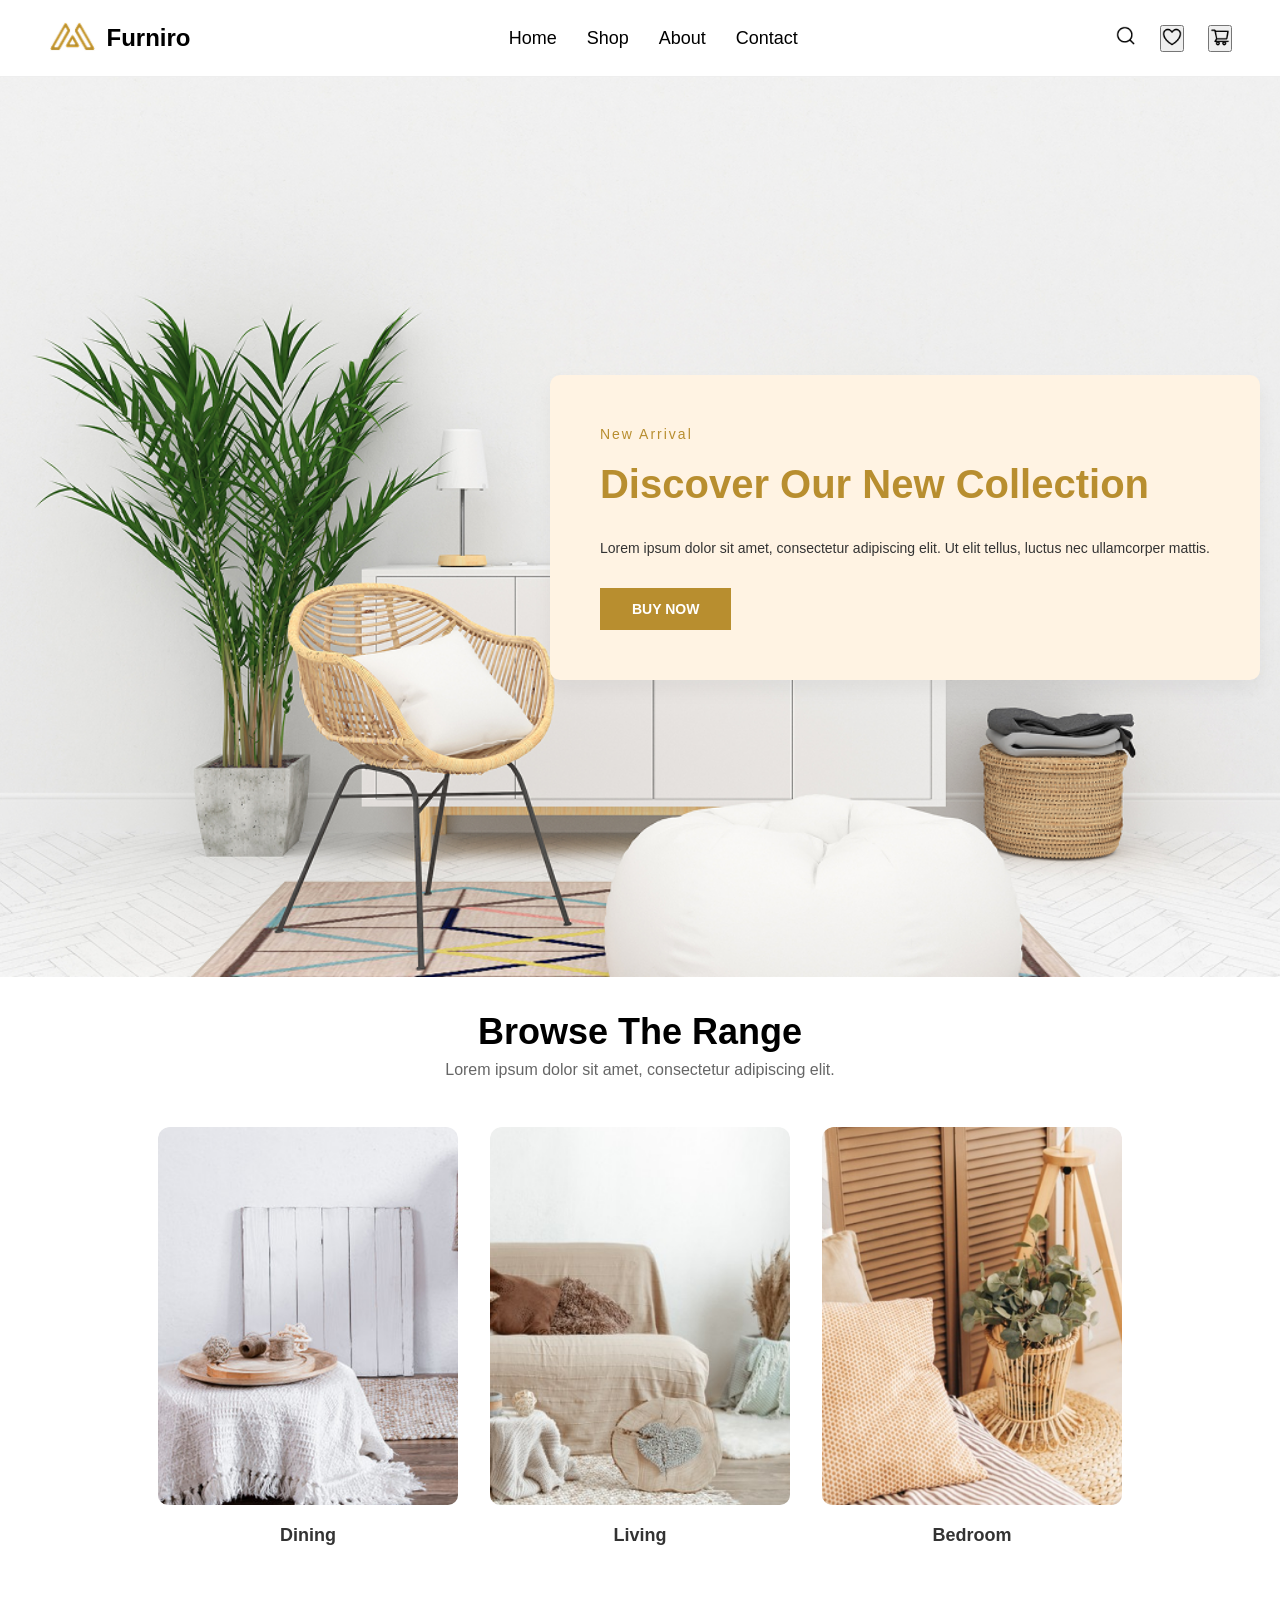
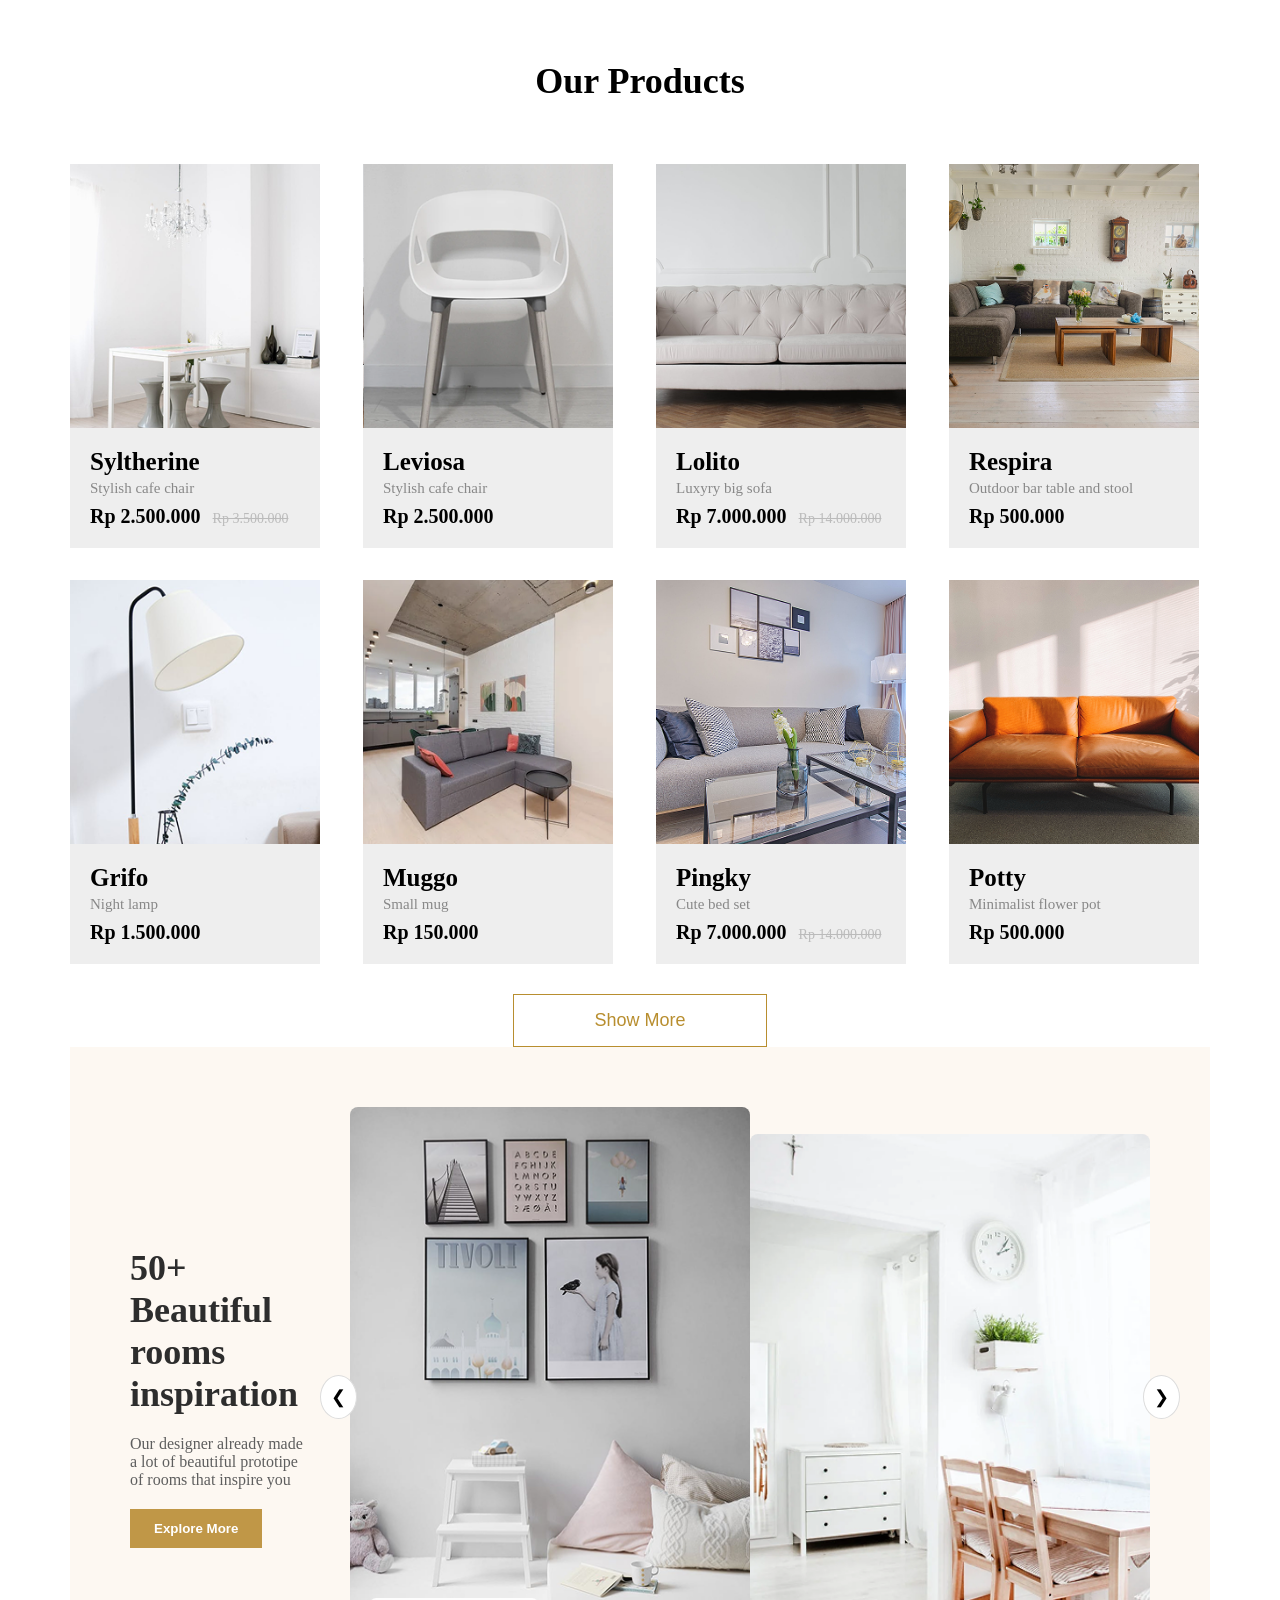
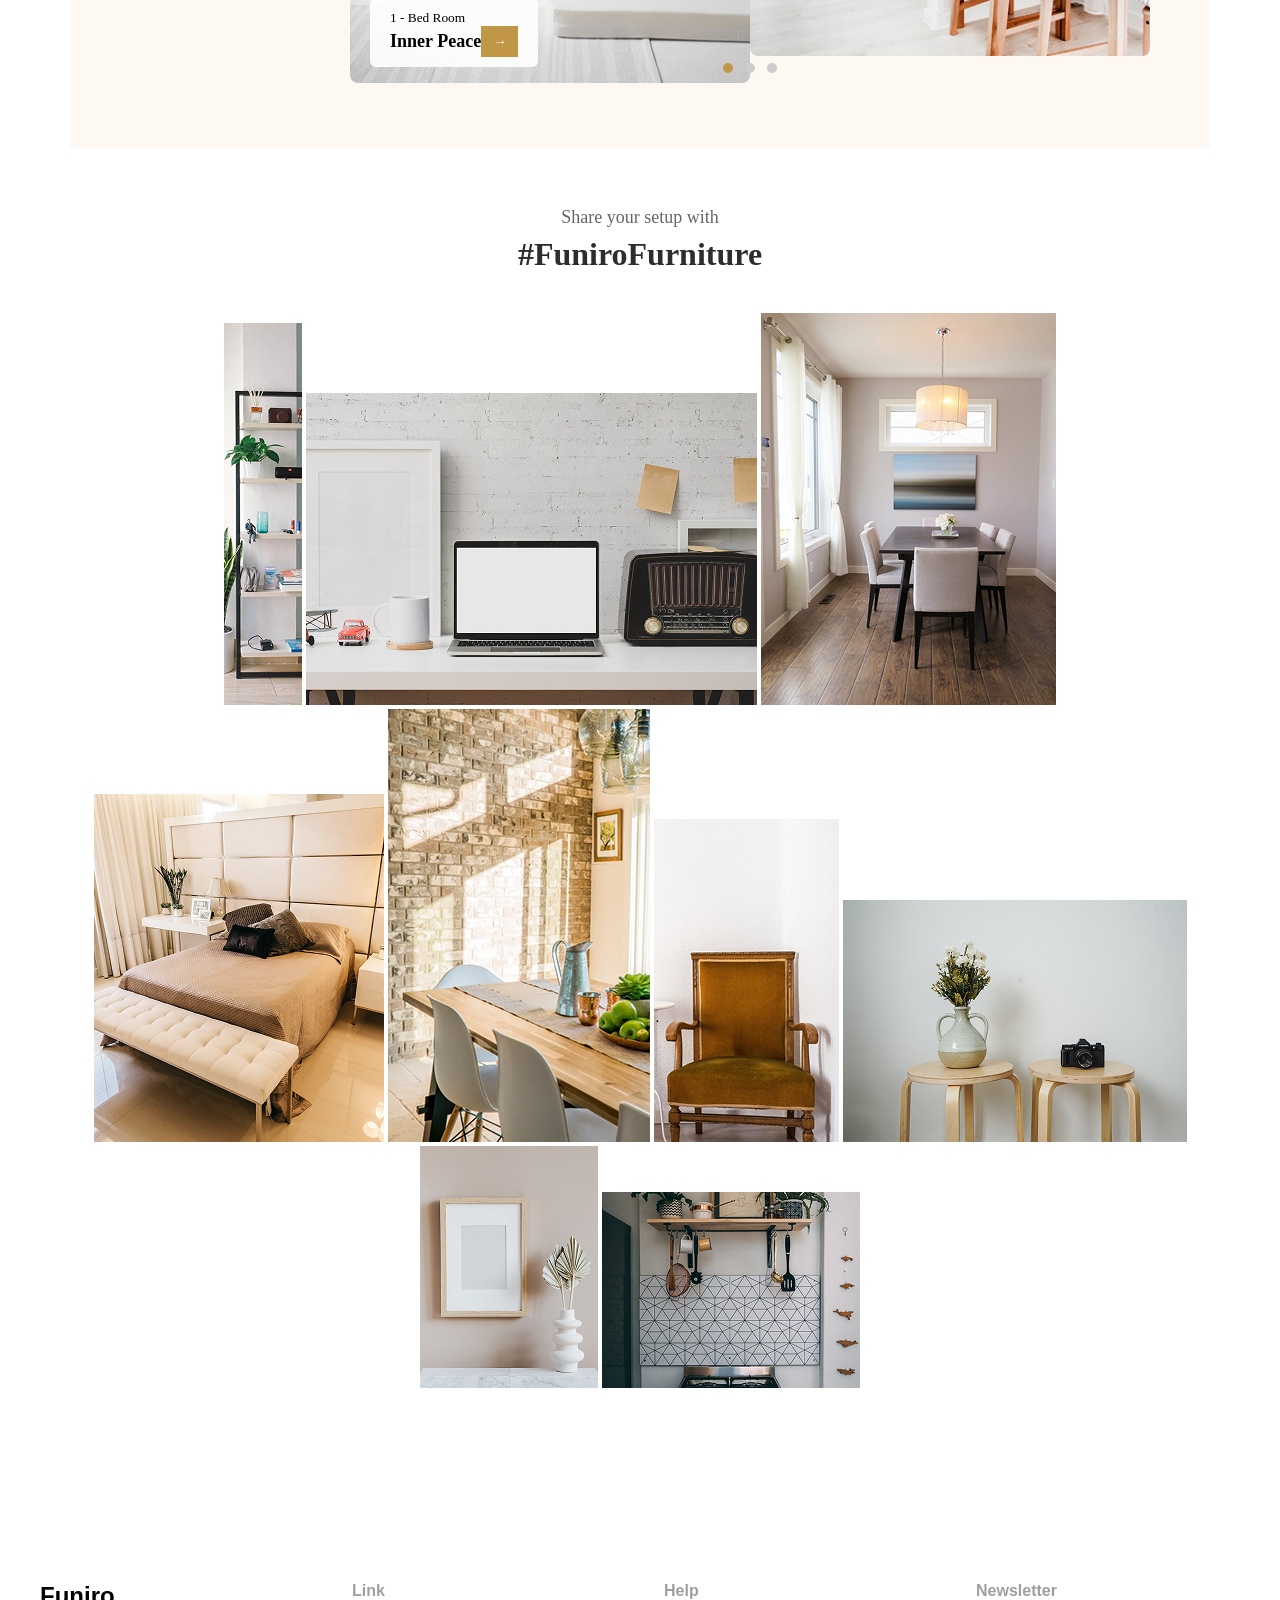
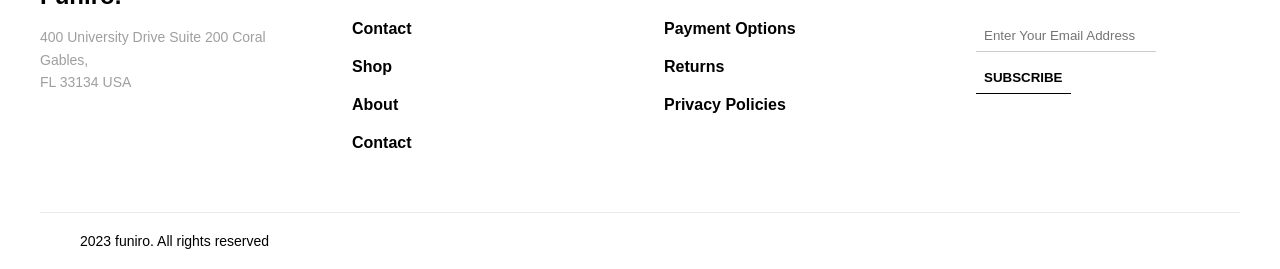
==== pages/index.html @ 2aaf9220 "home-page(ui): mark the home page" ====
<!DOCTYPE html>
<html lang="en">
  <head>
    <meta charset="UTF-8" />
    <meta name="viewport" content="width=device-width, initial-scale=1.0" />
    <title>Document</title>
    <link rel="stylesheet" href="/css/style.css" />
  </head>
  <body>
    <nav class="navbar_home">
      <div class="navbar_left">
        <a href="#" class="logo">
          <img class="img_logo" src="/images/Logo_left.png" alt="Logo" />
        </a>
        <h2 class="name_logo">Furniro</h2>
      </div>
      <div class="middle">
        <ul>
          <li class="list_content"><a class="link_menu" href="">Home</a></li>
          <li class="list_content"><a class="link_menu" href="">Shop</a></li>
          <li class="list_content"><a class="link_menu" href="">About</a></li>
          <li class="list_content"><a class="link_menu" href="">Contact</a></li>
        </ul>
      </div>

      <div class="navbar_right">
        <div class="navbar_icon">
          <ul class="action">
            <li class="magnifying">
              <a href="/">
                <img
                  class="img_icon"
                  src="/images/search_icon.png"
                  alt="furniro"
                />
              </a>
            </li>

            <div class="heart_icon">
              <button class="modal_heart">
                <div class="modal_icon">
                  <span class="akar_heart">
                    <img src="/images/heart_icon.png" alt="" />
                  </span>
                </div>
              </button>
            </div>

            <div class="cart_icon">
              <button class="modal_cart">
                <div class="modal_icon">
                  <span class="akar_cart">
                    <img src="/images/cart_icon.png" alt="" />
                  </span>
                </div>
              </button>
            </div>
          </ul>
        </div>
      </div>
    </nav>

    <div class="home_page">
      <div class="introduction">
        <div class="introduce">
          <div class="content">
            <span class="content_title">New Arrival</span>
            <h1 class="main_heading">Discover Our New Collection</h1>
            <p class="paragrapg_title">
              Lorem ipsum dolor sit amet, consectetur adipiscing elit. Ut elit
              tellus, luctus nec ullamcorper mattis.
            </p>
            <a href="">BUY NOW</a>
          </div>
        </div>
      </div>

      <div class="categori_container">
        <h3 class="title">Browse The Range</h3>
        <p class="sub_title">
          Lorem ipsum dolor sit amet, consectetur adipiscing elit.
        </p>
        <div class="dining_container">
          <div class="categori_dining">
            <img class="dining_img" src="/images/cart_img.png" alt="dining" />
            <h3>Dining</h3>
          </div>

          <div class="living_container">
            <div class="categori_living">
              <img class="living_img" src="/images/living_img.png" alt="" />
              <h3>Living</h3>
            </div>
          </div>

          <div class="product_card bedroom_container">
            <div class="categori_bedroom">
              <img class="bedroom_img" src="/images/bedroom_img.png" alt="" />
              <h3>Bedroom</h3>
            </div>
          </div>
        </div>
      </div>
    </div>

    <div class="our_tile">
      <h2 class="title_product">Our Products</h2>
      <div class="product_grid">
        <div class="product_card syltherine">
          <img src="/images/Syltherine_img.png" alt="" />
          <div class="product_content">
            <h5 class="name_product">Syltherine</h5>
            <p class="name_title">Stylish cafe chair</p>
            <div class="product_price">
              <span class="price">Rp 2.500.000</span>
              <span class="price_change">Rp 3.500.000</span>
            </div>
          </div>
        </div>

        <div class="product_card leviosa">
          <img src="/images/Leviosa_img.png" alt="" />
          <div class="product_content">
            <h5 class="name_product">Leviosa</h5>
            <p class="name_title">Stylish cafe chair</p>
            <div class="product_price">
              <span class="price">Rp 2.500.000</span>
            </div>
          </div>
        </div>

        <div class="product_card lolito">
          <img src="/images/Lolito_img.png" alt="" />
          <div class="product_content">
            <h5 class="name_product">Lolito</h5>
            <p class="name_title">Luxyry big sofa</p>
            <div class="product_price">
              <span class="price">Rp 7.000.000</span>
              <span class="price_change">Rp 14.000.000</span>
            </div>
          </div>
        </div>

        <div class="product_card respira">
          <img src="/images/Respira_img.png" alt="" />
          <div class="product_content">
            <h5 class="name_product">Respira</h5>
            <p class="name_title">Outdoor bar table and stool</p>
            <div class="product_price">
              <span class="price">Rp 500.000</span>
            </div>
          </div>
        </div>

        <div class="product_card grifo">
          <img src="/images/Grifo_img.png" alt="" />
          <div class="product_content">
            <h5 class="name_product">Grifo</h5>
            <p class="name_title">Night lamp</p>
            <div class="product_price">
              <span class="price">Rp 1.500.000</span>
            </div>
          </div>
        </div>

        <div class="product_card mmuggo">
          <img src="/images/Muggo_img.png" alt="" />
          <div class="product_content">
            <h5 class="name_product">Muggo</h5>
            <p class="name_title">Small mug</p>
            <div class="product_price">
              <span class="price">Rp 150.000</span>
            </div>
          </div>
        </div>

        <div class="product_card pingky">
          <img src="/images/Pingky_img.png" alt="" />
          <div class="product_content">
            <h5 class="name_product">Pingky</h5>
            <p class="name_title">Cute bed set</p>
            <div class="product_price">
              <span class="price">Rp 7.000.000</span>
              <span class="price_change">Rp 14.000.000</span>
            </div>
          </div>
        </div>

        <div class="product_card potty">
          <img src="/images/Potty_img.png" alt="" />
          <div class="product_content">
            <h5 class="name_product">Potty</h5>
            <p class="name_title">Minimalist flower pot</p>
            <div class="product_price">
              <span class="price">Rp 500.000</span>
            </div>
          </div>
        </div>
      </div>
      <div class="btn_more">
        <button class="show_more">Show More</button>
      </div>

      <div class="room-inspiration">
        <div class="room-inspiration__content">
          <h3 class="room-inspiration__title">
            50+ Beautiful rooms inspiration
          </h3>
          <p class="room-inspiration__desc">
            Our designer already made a lot of beautiful prototipe of rooms that
            inspire you
          </p>
          <button class="room-inspiration__button">Explore More</button>
        </div>

        <div class="room-inspiration__carousel">
          <button class="carousel__arrow left">&#10094;</button>
          <div class="carousel__image">
            <img src="/images/Rectangle_img.png" alt="Room 1" />
            <div class="carousel__caption">
              <small>1 - Bed Room</small>
              <div class="caption__title">
                <strong>Inner Peace</strong>
                <button class="caption__arrow">→</button>
              </div>
            </div>
          </div>
          <div class="carousel__image hidden">
            <img src="/images/Rectangle 25.png " alt="Room 2" />
          </div>
          <button class="carousel__arrow right">&#10095;</button>
          <div class="carousel__dots">
            <span class="dot active"></span>
            <span class="dot"></span>
            <span class="dot"></span>
          </div>
        </div>
      </div>

      <div class="hashtag_section">
        <p class="hashtag_text">Share your setup with</p>
        <h2 class="hashtag_title">#FuniroFurniture</h2>
        <div class="hashtag-gallery">
          <img src="/images/Rectangle 36.png" alt="Image 1" />
          <img src="/images/Rectangle 38.png" alt="Image 2" />
          <img src="/images/Rectangle 40.png" alt="Image 3" />
          <img src="/images/Rectangle 43.png" alt="Image 4" />
          <img src="/images/Rectangle 45.png" alt="Image 5" />
          <img src="/images/Rectangle 37.png" alt="Image 6" />
          <img src="/images/Rectangle 39.png" alt="Image 7" />
          <img src="/images/Rectangle 41.png" alt="Image 8" />
          <img src="/images/Rectangle 44.png" alt="Image 9" />
        </div>
      </div>
    </div>

    <div class="footer">
      <div class="footer_container">
        <div class="footer_column">
          <h3 class="footer_logo">Funiro.</h3>
          <p class="footer_address">
            400 University Drive Suite 200 Coral Gables,<br />
            FL 33134 USA
          </p>
        </div>

        <div class="footer_column">
          <h4 class="footer_title">Link</h4>
          <ul class="footer_links">
            <li><a href="#">Contact</a></li>
            <li><a href="#">Shop</a></li>
            <li><a href="#">About</a></li>
            <li><a href="#">Contact</a></li>
          </ul>
        </div>

        <div class="footer_column">
          <h4 class="footer_title">Help</h4>
          <ul class="footer_links">
            <li><a href="#">Payment Options</a></li>
            <li><a href="#">Returns</a></li>
            <li><a href="#">Privacy Policies</a></li>
          </ul>
        </div>

        <div class="footer_column">
          <h4 class="footer_title">Newsletter</h4>
          <form class="footer_newsletter">
            <input type="email" placeholder="Enter Your Email Address" />
            <button type="submit">SUBSCRIBE</button>
          </form>
        </div>
      </div>

      <hr class="footer_divider">

      <div class="footer_bottom">
        <p>2023 funiro. All rights reserved</p>
      </div>
    </div>
  </body>
</html>
---- css/style.css ----
* {
  margin: 0;
  padding: 0;
  box-sizing: border-box;
}

.navbar_home {
  display: flex;
  justify-content: space-between;
  align-items: center;
  padding: 20px 48px;
  background-color: white;
  border-bottom: 1px solid #eee;
  font-family: sans-serif;
}

.navbar_left {
  display: flex;
  align-items: center;
  gap: 10px;
}

.img_logo {
  height: 32px;
  width: auto;
}

.name_logo {
  font-size: 24px;
  font-weight: 700;
  color: #000;
}

.middle ul {
  display: flex;
  gap: 30px;
  list-style: none;
  font-size: 18px;
}

.link_menu {
  text-decoration: none;
  font-weight: 500;
  color: #000;
}

.link_menu:hover {
  color: #b88e2f;
}

.navbar_right {
  display: flex;
  align-items: center;
}

.navbar_icon ul.action {
  display: flex;
  align-items: center;
  gap: 24px;
  list-style: none;
}

.img_icon,
.akar_heart img ,
.akar_cart img {
  width: 20px;
  height: 20px;
  object-fit: contain;
}

.modal_heart .modal_cart {
  background: none;
  border: none;
  cursor: pointer;
  padding: 0;
}

.introduction {
  background: url("/images/top_of_page.png") no-repeat center center;
  background-size: cover;
  height: 100vh;
  display: flex;
  align-items: center;
  justify-content: flex-end;
  padding: 20px;
  font-family: "Segoe UI", sans-serif;
}

.introduce .content {
  background-color: #fff3e3;
  padding: 50px;
  border-radius: 10px;
  box-shadow: 0 10px 20px rgba(0, 0, 0, 0.05);
}

.content_title {
  color: #b88e2f;
  font-size: 14px;
  letter-spacing: 2px;
  font-weight: 500;
  display: inline-block;
  margin-bottom: 1rem;
}

.main_heading {
  font-size: 40px;
  color: #b88e2f;
  font-weight: 700;
  margin-bottom: 30px;
  line-height: 1.3;
}

.paragrapg_title {
  font-size: 14px;
  color: #333;
  margin-bottom: 2rem;
}

.content a {
  display: inline-block;
  background-color: #b88e2f;
  color: white;
  padding: 13px 32px;
  text-decoration: none;
  font-weight: 700;
  font-size: 14px;
  border: none;
  transition: background-color 0.3s ease;
}

.content a:hover {
  background-color: #a3761f;
}

.categori_container {
  text-align: center;
  padding: 14px 32px;
  font-family: "Segoe UI", sans-serif;
  background-color: #fff;
  margin-top: 20px;
}

.title {
  font-size: 36px;
  font-weight: 700;
  margin-bottom: 8px;
}

.sub_title {
  font-size: 16px;
  color: #666;
  margin-bottom: 48px;
}

.dining_container {
  display: flex;
  justify-content: center;
  gap: 32px;
  flex-wrap: wrap;
}

.categori_dining,
.categori_living,
.categori_bedroom {
  border-radius: 12px;
  overflow: hidden;
  width: 300px;
  cursor: pointer;
  transition: transform 0.3s ease;
}

.categori_dining:hover,
.categori_living:hover,
.categori_bedroom:hover {
  transform: scale(1.03);
}

.living_img ,
.bedroom_img ,
.dining_img {
  width: 100%;
  height: auto;
  display: block;
  border-radius: 10px;
}



.categori_dining h3,
.categori_living h3,
.categori_bedroom h3 {
  font-size: 18px;
  font-weight: 700;
  margin-top: 20px;
  color: #333;
}


.title_product {
  padding: 30px 20px;
  font-size: 30px;
  font-weight: 700;
  margin-bottom: 10px;
}

.our_tile {
  padding: 70px;
}

.title_product {
  font-size: 36px;
  font-weight: 700;
  margin-bottom: 32px;
  text-align: center;
}

.product_grid {
  display: grid;
  grid-template-columns: repeat(4, 1fr);
  gap: 32px;
  max-width: 1200px;
  margin: 0 auto;
}

.product_grid > div {
  background: #f9f9f9;
  overflow: hidden;
  position: relative;
  width: 100%;
  max-width: 250px;
  transition: box-shadow 0.3s ease;
}

.product_grid > div:hover {
  box-shadow: 0 10px 20px rgba(0, 0, 0, 0.1);
}

.product_grid img {
  width: 100%;
  height: auto;
  display: block;
}

.product_content {
  padding: 20px;
  text-align: left;
  background-color: #eeeeee;
}

.name_product {
  font-size: 25px;
  font-weight: 600;
  margin: 0;
}

.name_title {
  font-size: 15px;
  color: #888;
  margin: 0.25rem 0;
}

.product_price {
  margin-top: 0.5rem;
}

.price {
  font-weight: 700;
  font-size: 20px;
  color: #000;
  margin-right: 8px;
}

.price_change {
  text-decoration: line-through;
  color: #bbb;
  font-size: 14px;
}

.show_more {
  display: block;
  padding: 15px 80px;
  font-size: 18px;
  background: #fff;
  font-weight: 500;
  color: #b88e2f;
  border: 1px solid #b88e2f;
  margin: 30px auto 0 auto;
  text-align: center;
}

.show_more:hover {
  background: #b88e2f;
  color: #fff;
}

.room-inspiration {
  display: flex;
  background: #fdf8f2;
  padding: 60px;
  justify-content: space-between;
  align-items: center;
}

.room-inspiration__content {
  flex: 1;
  padding-right: 40px;
}

.room-inspiration__title {
  font-size: 36px;
  font-weight: bold;
  color: #2d2d2d;
}

.room-inspiration__desc {
  margin: 20px 0;
  font-size: 16px;
  color: #5e5e5e;
}

.room-inspiration__button {
  background: #c09747;
  color: #fff;
  padding: 12px 24px;
  border: none;
  font-weight: bold;
  cursor: pointer;
}

.room-inspiration__carousel {
  flex: 2;
  position: relative;
  display: flex;
  align-items: center;
}

.carousel__arrow {
  background: #fff;
  border: 1px solid #ddd;
  border-radius: 50%;
  padding: 10px;
  font-size: 18px;
  cursor: pointer;
  position: absolute;
  z-index: 2;
}

.carousel__arrow.left {
  left: -30px;
}

.carousel__arrow.right {
  right: -30px;
}

.carousel__image {
  position: relative;
  flex-shrink: 0;
}

.carousel__image img {
  width: 400px;
  border-radius: 8px;
}

.carousel__caption {
  position: absolute;
  bottom: 20px;
  left: 20px;
  background: rgba(255,255,255,0.9);
  padding: 10px 20px;
  border-radius: 6px;
}

.caption__title {
  display: flex;
  align-items: center;
  justify-content: space-between;
  font-size: 18px;
}

.caption__arrow {
  background: #c09747;
  color: white;
  border: none;
  padding: 8px 12px;
  cursor: pointer;
}

.carousel__dots {
  position: absolute;
  bottom: 10px;
  left: 50%;
  transform: translateX(-50%);
}

.dot {
  height: 10px;
  width: 10px;
  margin: 0 4px;
  background-color: #ccc;
  border-radius: 50%;
  display: inline-block;
}

.dot.active {
  background-color: #c09747;
}

.hashtag_section {
  text-align: center;
  padding: 60px 20px;
}

.hashtag_text {
  font-size: 18px;
  color: #666;
  margin-bottom: 8px;
}

.hashtag_title {
  font-size: 32px;
  font-weight: 700;
  color: #2d2d2d;
  margin-bottom: 40px;
}

.hashtag_gallery {
  display: grid;
  grid-template-columns: repeat(5, 1fr);
  gap: 16px;
  max-width: 1200px;
  margin: 0 auto;
}

.hashtag_gallery img {
  width: 100%;
  height: auto;
  border-radius: 8px;
  object-fit: cover;
  display: block;
}

.footer {
  background-color: #fff;
  padding: 60px 40px 20px;
  font-family: Arial, sans-serif;
  color: #000;
}

.footer_container {
  display: flex;
  flex-wrap: wrap;
  justify-content: space-between;
  gap: 40px;
  margin: 0 auto;
}

.footer_column {
  width: 22%;
}

.footer_logo {
  font-size: 24px;
  font-weight: bold;
  margin-bottom: 16px;
}

.footer_address {
  color: #9f9f9f;
  font-size: 14px;
  line-height: 1.6;
}

.footer_title {
  list-style: none;
  padding: 0;
  margin-bottom: 20px;
  color: rgb(159 159 159);
}

.footer_links li {
  gap: 10px;
  margin-bottom: 20px;
  list-style: none;;
}

.footer_links a {
  text-decoration: none;
  color: #000;
  font-weight: 600;
}

.footer_newsletter {
  display: flex;
  flex-direction: row;
  gap: 10px;
  align-items: center;
  flex-wrap: wrap;
}

.footer_newsletter input {
  border: none;
  border-bottom: 1px solid #ccc;
  padding: 8px;
  width: 180px;
  outline: none;
}

.footer_newsletter button {
  background: none;
  border: none;
  border-bottom: 1px solid #000;
  font-weight: bold;
  padding: 8px;
  display: flex;
  cursor: pointer;
}

.footer_divider {
  margin: 40px auto 20px;
  border: none;
  border-top: 1px solid #eaeaea;
}

.footer_bottom {
  text-align: left;
  padding: 0 40px;
  color: #000;
  font-size: 14px;
}
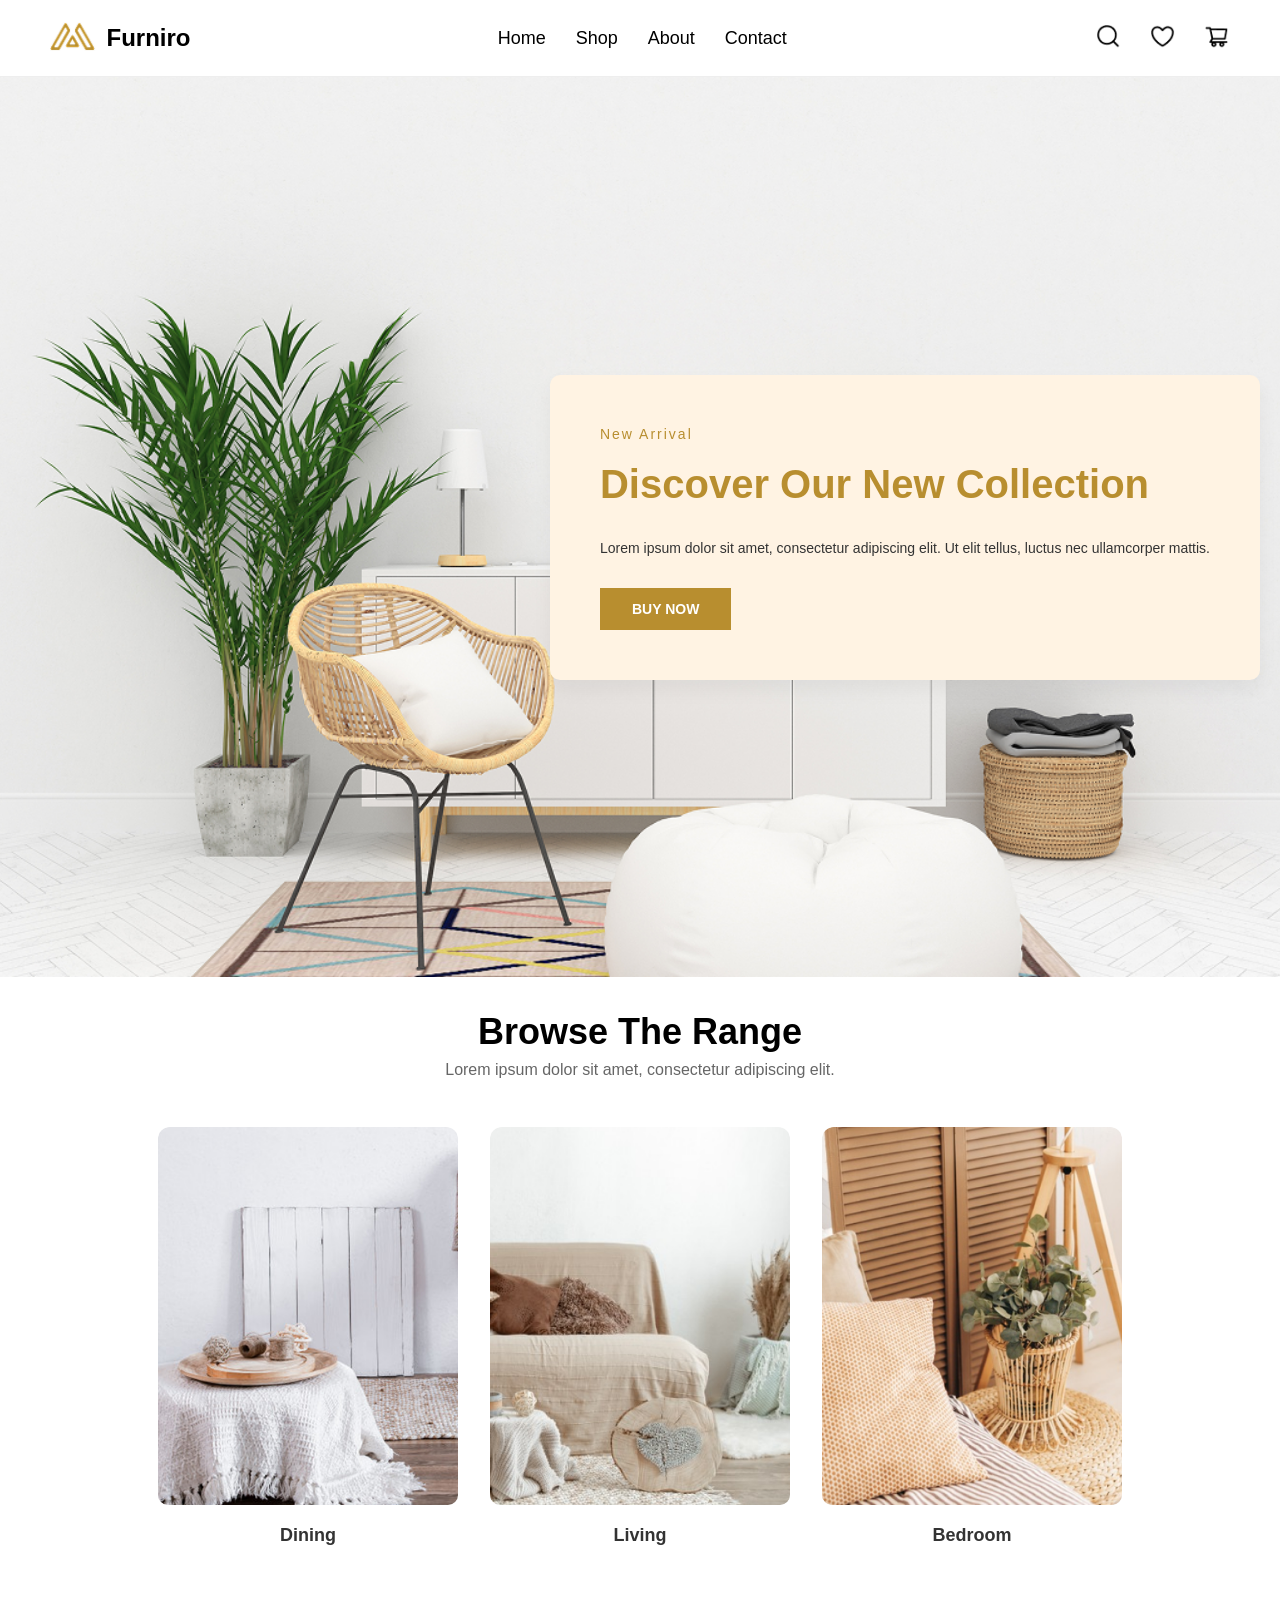
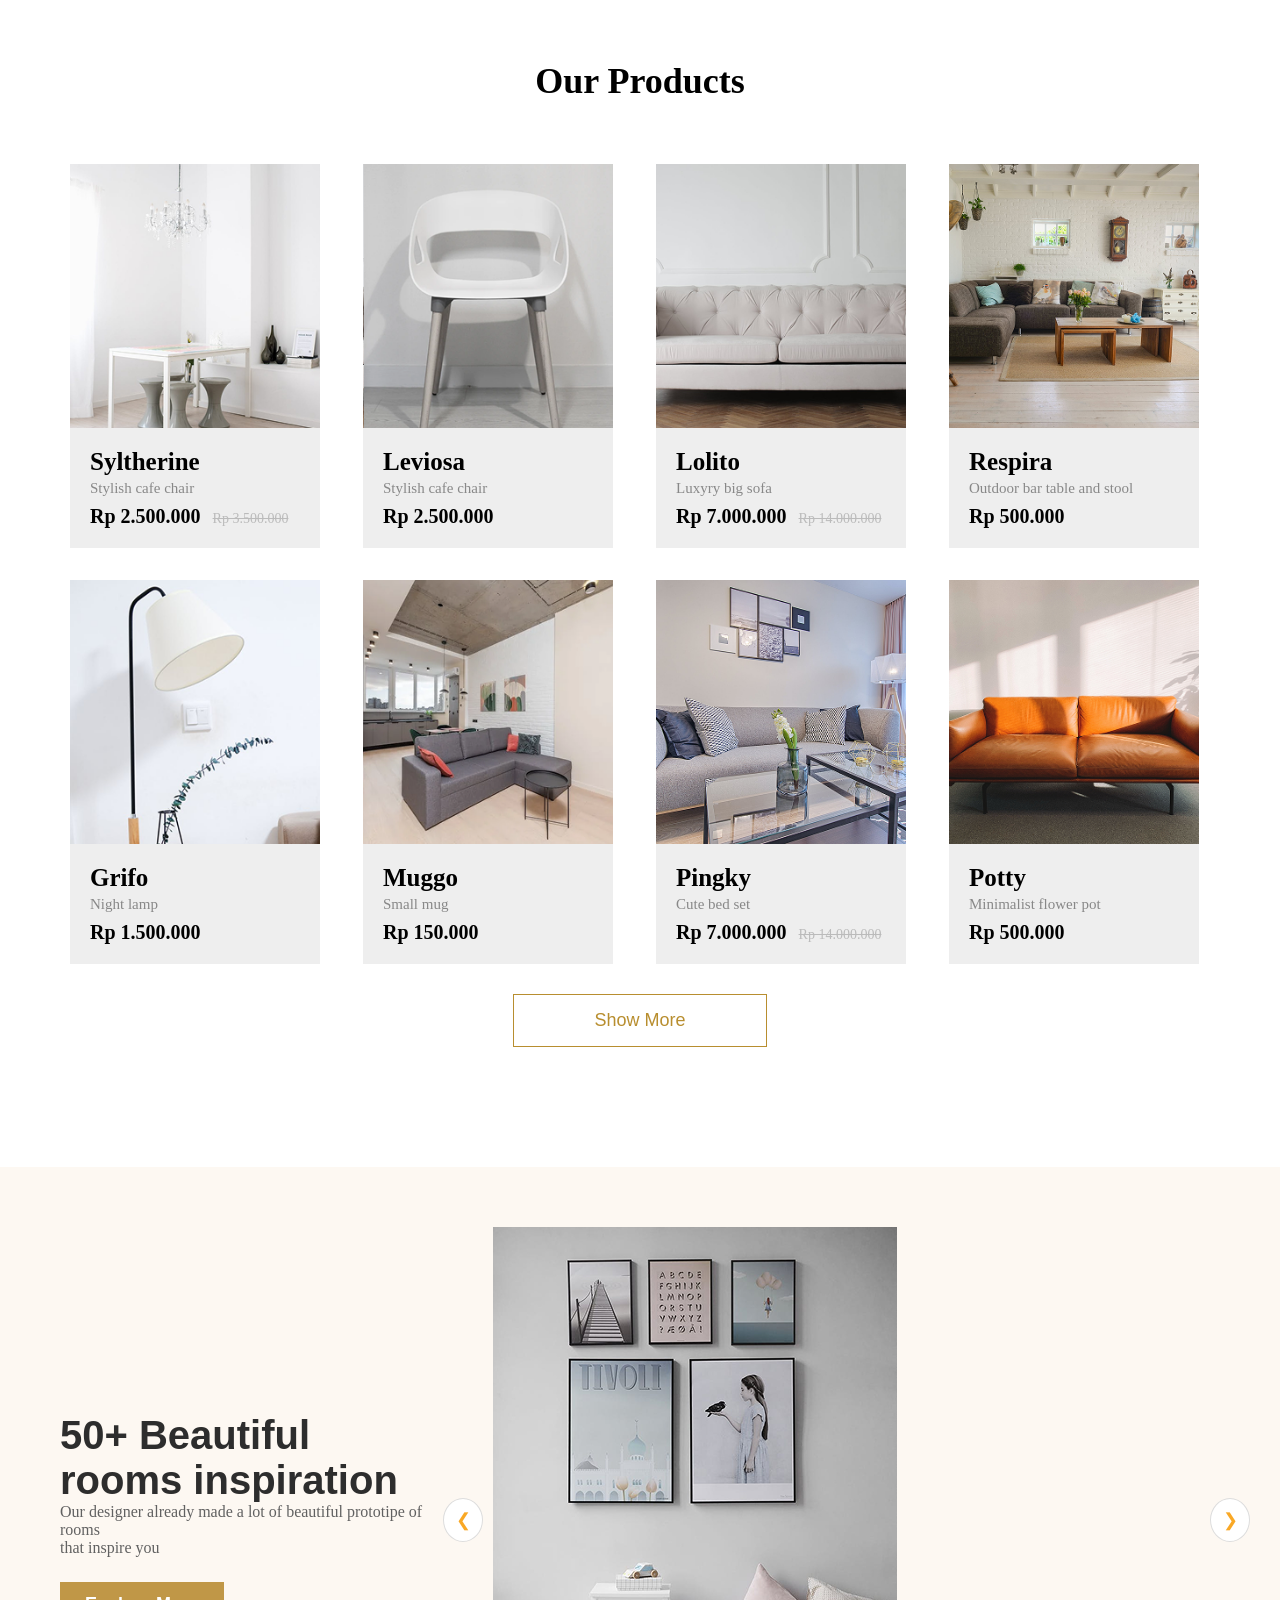
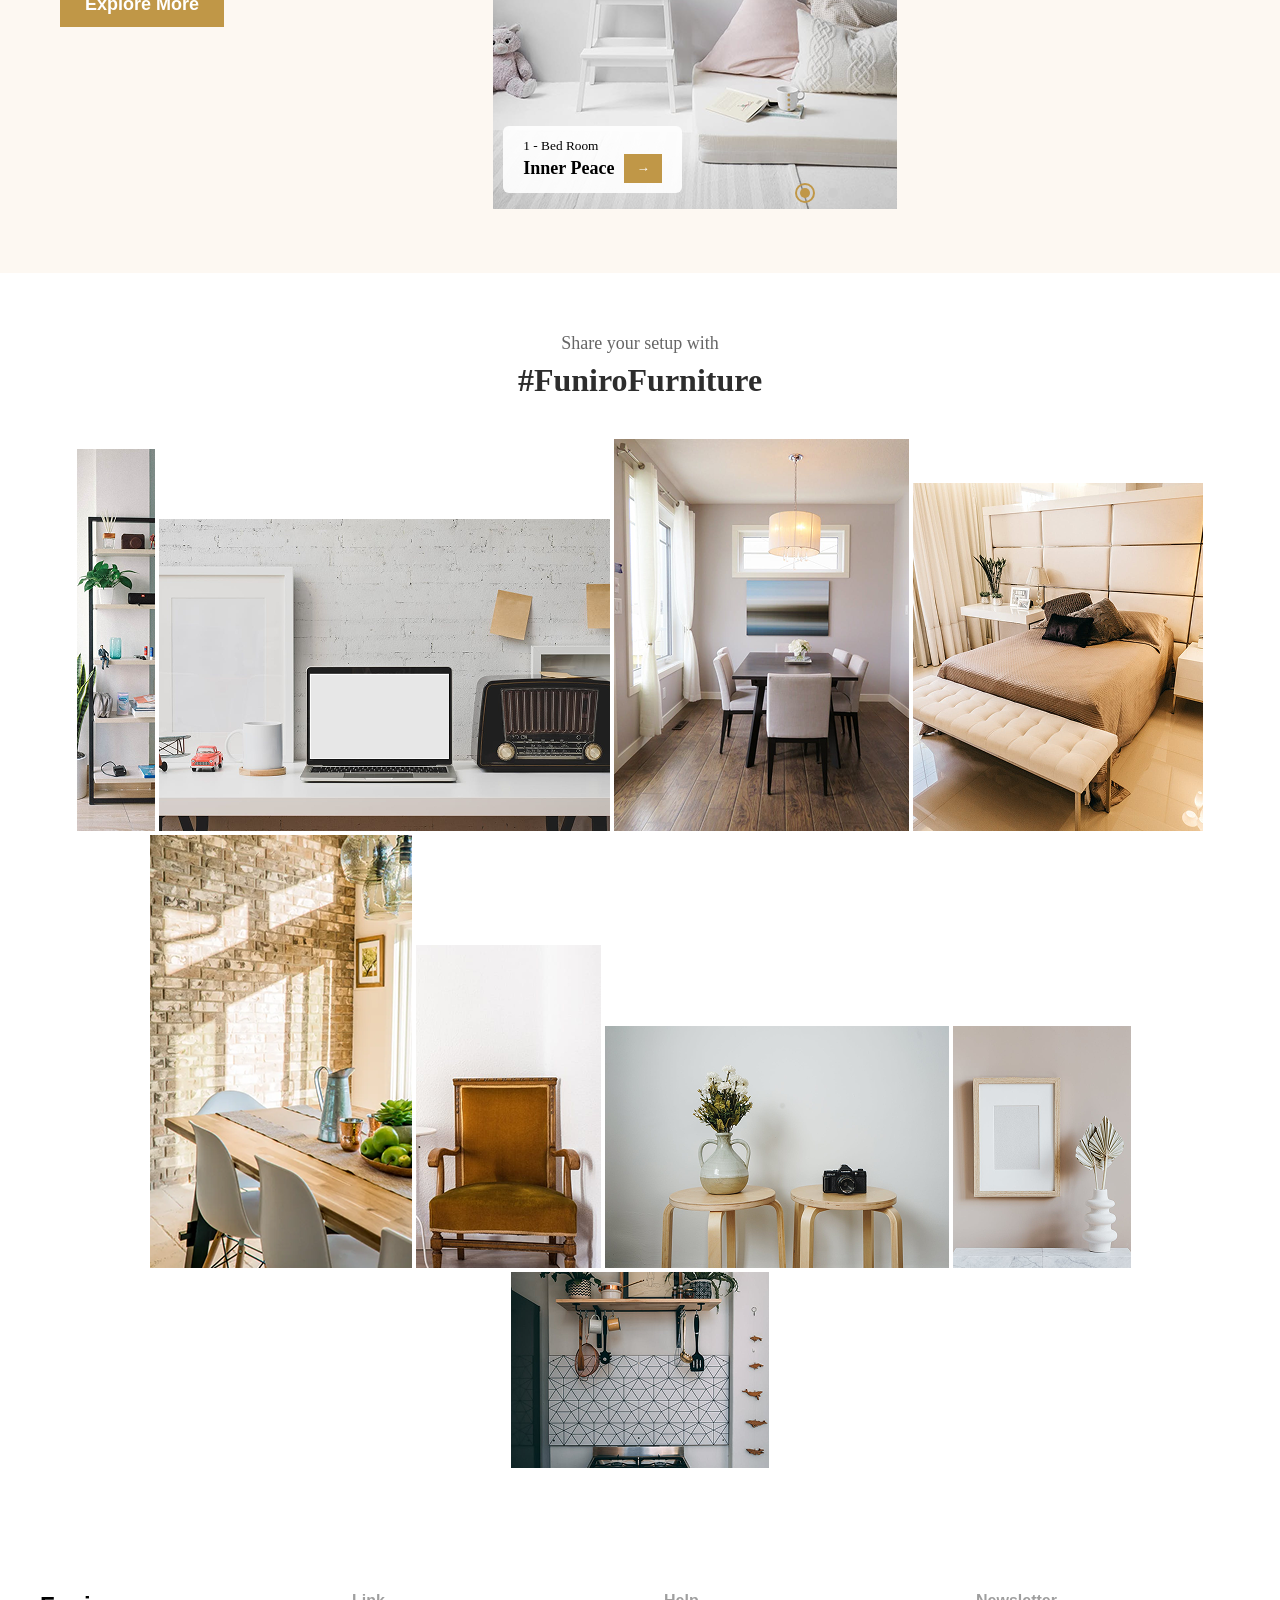
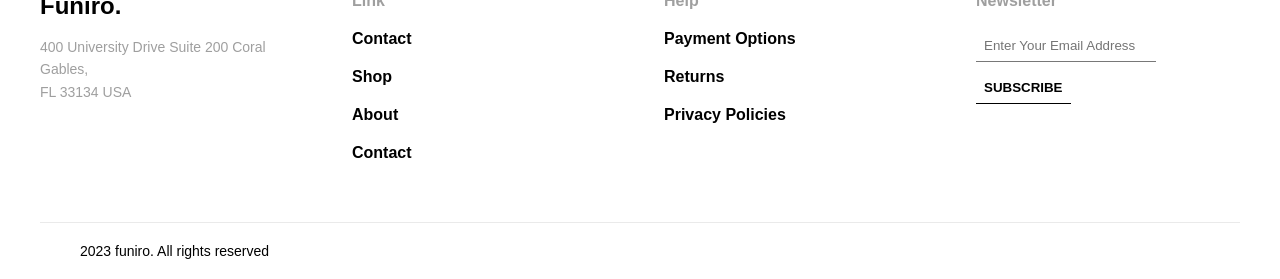
==== commit ad20da96: "feat: change code layout" ====
--- a/pages/index.html
+++ b/pages/index.html
@@ -7,254 +7,260 @@
     <link rel="stylesheet" href="/css/style.css" />
   </head>
   <body>
-    <nav class="navbar_home">
-      <div class="navbar_left">
-        <a href="#" class="logo">
-          <img class="img_logo" src="/images/Logo_left.png" alt="Logo" />
-        </a>
-        <h2 class="name_logo">Furniro</h2>
-      </div>
-      <div class="middle">
-        <ul>
-          <li class="list_content"><a class="link_menu" href="">Home</a></li>
-          <li class="list_content"><a class="link_menu" href="">Shop</a></li>
-          <li class="list_content"><a class="link_menu" href="">About</a></li>
-          <li class="list_content"><a class="link_menu" href="">Contact</a></li>
-        </ul>
-      </div>
-
-      <div class="navbar_right">
-        <div class="navbar_icon">
-          <ul class="action">
-            <li class="magnifying">
-              <a href="/">
-                <img
-                  class="img_icon"
-                  src="/images/search_icon.png"
-                  alt="furniro"
-                />
-              </a>
+    <header class="header">
+      <nav class="navbar_home">
+        <div class="navbar_left">
+          <a href="#" class="logo">
+            <img class="img_logo" src="/images/Logo_left.png" alt="Logo" />
+          </a>
+          <h2 class="name_logo">Furniro</h2>
+        </div>
+
+        <div class="middle">
+          <ul>
+            <li class="list_content"><a class="link_menu" href="">Home</a></li>
+            <li class="list_content"><a class="link_menu" href="">Shop</a></li>
+            <li class="list_content"><a class="link_menu" href="">About</a></li>
+            <li class="list_content">
+              <a class="link_menu" href="">Contact</a>
             </li>
-
-            <div class="heart_icon">
-              <button class="modal_heart">
-                <div class="modal_icon">
-                  <span class="akar_heart">
-                    <img src="/images/heart_icon.png" alt="" />
-                  </span>
-                </div>
-              </button>
-            </div>
-
-            <div class="cart_icon">
-              <button class="modal_cart">
-                <div class="modal_icon">
-                  <span class="akar_cart">
-                    <img src="/images/cart_icon.png" alt="" />
-                  </span>
-                </div>
-              </button>
-            </div>
           </ul>
         </div>
-      </div>
-    </nav>
-
-    <div class="home_page">
-      <div class="introduction">
-        <div class="introduce">
-          <div class="content">
-            <span class="content_title">New Arrival</span>
-            <h1 class="main_heading">Discover Our New Collection</h1>
-            <p class="paragrapg_title">
-              Lorem ipsum dolor sit amet, consectetur adipiscing elit. Ut elit
-              tellus, luctus nec ullamcorper mattis.
+
+        <div class="navbar_right">
+          <div class="navbar_icon">
+            <ul class="action">
+              <li class="magnifying">
+                <a href="/">
+                  <img
+                    class="img_icon"
+                    src="/images/search_icon.png"
+                    alt="search"
+                  />
+                </a>
+              </li>
+              <li class="heart_icon">
+                <button class="modal_heart">
+                  <div class="modal_icon">
+                    <span class="akar_heart">
+                      <img src="/images/heart_icon.png" alt="heart" />
+                    </span>
+                  </div>
+                </button>
+              </li>
+              <li class="cart_icon">
+                <button class="modal_cart">
+                  <div class="modal_icon">
+                    <span class="akar_cart">
+                      <img src="/images/cart_icon.png" alt="cart" />
+                    </span>
+                  </div>
+                </button>
+              </li>
+            </ul>
+          </div>
+        </div>
+      </nav>
+    </header>
+
+    <div class="container">
+      <div class="home_page">
+        <div class="introduction">
+          <div class="introduce">
+            <div class="content">
+              <span class="content_title">New Arrival</span>
+              <h1 class="main_heading">Discover Our New Collection</h1>
+              <p class="paragrapg_title">
+                Lorem ipsum dolor sit amet, consectetur adipiscing elit. Ut elit
+                tellus, luctus nec ullamcorper mattis.
+              </p>
+              <a href="">BUY NOW</a>
+            </div>
+          </div>
+        </div>
+
+        <div class="categori">
+          <div class="categori-title">
+            <h3 class="title">Browse The Range</h3>
+            <p class="sub_title">
+              Lorem ipsum dolor sit amet, consectetur adipiscing elit.
             </p>
-            <a href="">BUY NOW</a>
-          </div>
-        </div>
-      </div>
-
-      <div class="categori_container">
-        <h3 class="title">Browse The Range</h3>
-        <p class="sub_title">
-          Lorem ipsum dolor sit amet, consectetur adipiscing elit.
-        </p>
-        <div class="dining_container">
-          <div class="categori_dining">
-            <img class="dining_img" src="/images/cart_img.png" alt="dining" />
-            <h3>Dining</h3>
-          </div>
-
-          <div class="living_container">
-            <div class="categori_living">
+          </div>
+
+          <div class="categori-content">
+            <div class="categori-item">
+              <img class="dining_img" src="/images/cart_img.png" alt="dining" />
+              <h3>Dining</h3>
+            </div>
+
+            <div class="categori-item">
               <img class="living_img" src="/images/living_img.png" alt="" />
               <h3>Living</h3>
             </div>
-          </div>
-
-          <div class="product_card bedroom_container">
-            <div class="categori_bedroom">
+
+            <div class="categori-item">
               <img class="bedroom_img" src="/images/bedroom_img.png" alt="" />
               <h3>Bedroom</h3>
             </div>
           </div>
         </div>
+
+        <div class="our_tile">
+          <h2 class="title_product">Our Products</h2>
+          <div class="product_grid">
+            <div class="product_card syltherine">
+              <img src="/images/Syltherine_img.png" alt="" />
+              <div class="product_content">
+                <h5 class="name_product">Syltherine</h5>
+                <p class="name_title">Stylish cafe chair</p>
+                <div class="product_price">
+                  <span class="price">Rp 2.500.000</span>
+                  <span class="price_change">Rp 3.500.000</span>
+                </div>
+              </div>
+            </div>
+
+            <div class="product_card leviosa">
+              <img src="/images/Leviosa_img.png" alt="" />
+              <div class="product_content">
+                <h5 class="name_product">Leviosa</h5>
+                <p class="name_title">Stylish cafe chair</p>
+                <div class="product_price">
+                  <span class="price">Rp 2.500.000</span>
+                </div>
+              </div>
+            </div>
+
+            <div class="product_card lolito">
+              <img src="/images/Lolito_img.png" alt="" />
+              <div class="product_content">
+                <h5 class="name_product">Lolito</h5>
+                <p class="name_title">Luxyry big sofa</p>
+                <div class="product_price">
+                  <span class="price">Rp 7.000.000</span>
+                  <span class="price_change">Rp 14.000.000</span>
+                </div>
+              </div>
+            </div>
+
+            <div class="product_card respira">
+              <img src="/images/Respira_img.png" alt="" />
+              <div class="product_content">
+                <h5 class="name_product">Respira</h5>
+                <p class="name_title">Outdoor bar table and stool</p>
+                <div class="product_price">
+                  <span class="price">Rp 500.000</span>
+                </div>
+              </div>
+            </div>
+
+            <div class="product_card grifo">
+              <img src="/images/Grifo_img.png" alt="" />
+              <div class="product_content">
+                <h5 class="name_product">Grifo</h5>
+                <p class="name_title">Night lamp</p>
+                <div class="product_price">
+                  <span class="price">Rp 1.500.000</span>
+                </div>
+              </div>
+            </div>
+
+            <div class="product_card mmuggo">
+              <img src="/images/Muggo_img.png" alt="" />
+              <div class="product_content">
+                <h5 class="name_product">Muggo</h5>
+                <p class="name_title">Small mug</p>
+                <div class="product_price">
+                  <span class="price">Rp 150.000</span>
+                </div>
+              </div>
+            </div>
+
+            <div class="product_card pingky">
+              <img src="/images/Pingky_img.png" alt="" />
+              <div class="product_content">
+                <h5 class="name_product">Pingky</h5>
+                <p class="name_title">Cute bed set</p>
+                <div class="product_price">
+                  <span class="price">Rp 7.000.000</span>
+                  <span class="price_change">Rp 14.000.000</span>
+                </div>
+              </div>
+            </div>
+
+            <div class="product_card potty">
+              <img src="/images/Potty_img.png" alt="" />
+              <div class="product_content">
+                <h5 class="name_product">Potty</h5>
+                <p class="name_title">Minimalist flower pot</p>
+                <div class="product_price">
+                  <span class="price">Rp 500.000</span>
+                </div>
+              </div>
+            </div>
+          </div>
+          <div class="btn_more">
+            <button class="show_more">Show More</button>
+          </div>
+        </div>
+
+        <div class="room-inspiration">
+          <div class="room-inspiration__content">
+            <h3 class="room-inspiration__title">
+              50+ Beautiful rooms inspiration
+            </h3>
+            <p class="room-inspiration__desc">
+              Our designer already made a lot of beautiful prototipe of rooms<br>
+              that inspire you
+            </p>
+            <button class="room-inspiration__button">Explore More</button>
+          </div>
+
+          <div class="room-inspiration__carousel">
+            <button class="carousel__arrow left">&#10094;</button>
+            <div class="carousel__image">
+              <img src="/images/Rectangle_img.png" alt="Room 1" />
+
+              <div class="carousel__caption">
+                <small>1 - Bed Room</small>
+                <div class="caption__title">
+                  <strong>Inner Peace</strong>
+                  <button class="caption__arrow right">&#8594;</button>
+                </div>
+              </div>
+            </div>
+            <div class="carousel__image hidden">
+              <img src="/images/Rectangle 25.png" alt="Room 2" />
+            </div>
+            <button class="carousel__arrow right">&#10095;</button>
+            <div class="carousel__dots">
+              <span class="dot-wrapper"><span class="dot active"></span></span>
+              <span class="dot-wrapper"><span class="dot"></span></span>
+              <span class="dot-wrapper"><span class="dot"></span></span>
+              <span class="dot-wrapper"><span class="dot"></span></span>
+            </div>
+          </div>
+        </div>
+
+        <div class="hashtag_section">
+          <p class="hashtag_text">Share your setup with</p>
+          <h2 class="hashtag_title">#FuniroFurniture</h2>
+          <div class="hashtag-gallery">
+            <img src="/images/Rectangle 36.png" alt="Image 1" />
+            <img src="/images/Rectangle 38.png" alt="Image 2" />
+            <img src="/images/Rectangle 40.png" alt="Image 3" />
+            <img src="/images/Rectangle 43.png" alt="Image 4" />
+            <img src="/images/Rectangle 45.png" alt="Image 5" />
+            <img src="/images/Rectangle 37.png" alt="Image 6" />
+            <img src="/images/Rectangle 39.png" alt="Image 7" />
+            <img src="/images/Rectangle 41.png" alt="Image 8" />
+            <img src="/images/Rectangle 44.png" alt="Image 9" />
+          </div>
+        </div>
       </div>
     </div>
 
-    <div class="our_tile">
-      <h2 class="title_product">Our Products</h2>
-      <div class="product_grid">
-        <div class="product_card syltherine">
-          <img src="/images/Syltherine_img.png" alt="" />
-          <div class="product_content">
-            <h5 class="name_product">Syltherine</h5>
-            <p class="name_title">Stylish cafe chair</p>
-            <div class="product_price">
-              <span class="price">Rp 2.500.000</span>
-              <span class="price_change">Rp 3.500.000</span>
-            </div>
-          </div>
-        </div>
-
-        <div class="product_card leviosa">
-          <img src="/images/Leviosa_img.png" alt="" />
-          <div class="product_content">
-            <h5 class="name_product">Leviosa</h5>
-            <p class="name_title">Stylish cafe chair</p>
-            <div class="product_price">
-              <span class="price">Rp 2.500.000</span>
-            </div>
-          </div>
-        </div>
-
-        <div class="product_card lolito">
-          <img src="/images/Lolito_img.png" alt="" />
-          <div class="product_content">
-            <h5 class="name_product">Lolito</h5>
-            <p class="name_title">Luxyry big sofa</p>
-            <div class="product_price">
-              <span class="price">Rp 7.000.000</span>
-              <span class="price_change">Rp 14.000.000</span>
-            </div>
-          </div>
-        </div>
-
-        <div class="product_card respira">
-          <img src="/images/Respira_img.png" alt="" />
-          <div class="product_content">
-            <h5 class="name_product">Respira</h5>
-            <p class="name_title">Outdoor bar table and stool</p>
-            <div class="product_price">
-              <span class="price">Rp 500.000</span>
-            </div>
-          </div>
-        </div>
-
-        <div class="product_card grifo">
-          <img src="/images/Grifo_img.png" alt="" />
-          <div class="product_content">
-            <h5 class="name_product">Grifo</h5>
-            <p class="name_title">Night lamp</p>
-            <div class="product_price">
-              <span class="price">Rp 1.500.000</span>
-            </div>
-          </div>
-        </div>
-
-        <div class="product_card mmuggo">
-          <img src="/images/Muggo_img.png" alt="" />
-          <div class="product_content">
-            <h5 class="name_product">Muggo</h5>
-            <p class="name_title">Small mug</p>
-            <div class="product_price">
-              <span class="price">Rp 150.000</span>
-            </div>
-          </div>
-        </div>
-
-        <div class="product_card pingky">
-          <img src="/images/Pingky_img.png" alt="" />
-          <div class="product_content">
-            <h5 class="name_product">Pingky</h5>
-            <p class="name_title">Cute bed set</p>
-            <div class="product_price">
-              <span class="price">Rp 7.000.000</span>
-              <span class="price_change">Rp 14.000.000</span>
-            </div>
-          </div>
-        </div>
-
-        <div class="product_card potty">
-          <img src="/images/Potty_img.png" alt="" />
-          <div class="product_content">
-            <h5 class="name_product">Potty</h5>
-            <p class="name_title">Minimalist flower pot</p>
-            <div class="product_price">
-              <span class="price">Rp 500.000</span>
-            </div>
-          </div>
-        </div>
-      </div>
-      <div class="btn_more">
-        <button class="show_more">Show More</button>
-      </div>
-
-      <div class="room-inspiration">
-        <div class="room-inspiration__content">
-          <h3 class="room-inspiration__title">
-            50+ Beautiful rooms inspiration
-          </h3>
-          <p class="room-inspiration__desc">
-            Our designer already made a lot of beautiful prototipe of rooms that
-            inspire you
-          </p>
-          <button class="room-inspiration__button">Explore More</button>
-        </div>
-
-        <div class="room-inspiration__carousel">
-          <button class="carousel__arrow left">&#10094;</button>
-          <div class="carousel__image">
-            <img src="/images/Rectangle_img.png" alt="Room 1" />
-            <div class="carousel__caption">
-              <small>1 - Bed Room</small>
-              <div class="caption__title">
-                <strong>Inner Peace</strong>
-                <button class="caption__arrow">→</button>
-              </div>
-            </div>
-          </div>
-          <div class="carousel__image hidden">
-            <img src="/images/Rectangle 25.png " alt="Room 2" />
-          </div>
-          <button class="carousel__arrow right">&#10095;</button>
-          <div class="carousel__dots">
-            <span class="dot active"></span>
-            <span class="dot"></span>
-            <span class="dot"></span>
-          </div>
-        </div>
-      </div>
-
-      <div class="hashtag_section">
-        <p class="hashtag_text">Share your setup with</p>
-        <h2 class="hashtag_title">#FuniroFurniture</h2>
-        <div class="hashtag-gallery">
-          <img src="/images/Rectangle 36.png" alt="Image 1" />
-          <img src="/images/Rectangle 38.png" alt="Image 2" />
-          <img src="/images/Rectangle 40.png" alt="Image 3" />
-          <img src="/images/Rectangle 43.png" alt="Image 4" />
-          <img src="/images/Rectangle 45.png" alt="Image 5" />
-          <img src="/images/Rectangle 37.png" alt="Image 6" />
-          <img src="/images/Rectangle 39.png" alt="Image 7" />
-          <img src="/images/Rectangle 41.png" alt="Image 8" />
-          <img src="/images/Rectangle 44.png" alt="Image 9" />
-        </div>
-      </div>
-    </div>
-
-    <div class="footer">
+    <footer class="footer">
       <div class="footer_container">
         <div class="footer_column">
           <h3 class="footer_logo">Funiro.</h3>
@@ -292,11 +298,13 @@
         </div>
       </div>
 
-      <hr class="footer_divider">
+      <hr class="footer_divider" />
 
       <div class="footer_bottom">
         <p>2023 funiro. All rights reserved</p>
       </div>
-    </div>
+    </footer>
+
+   
   </body>
 </html>
--- a/css/style.css
+++ b/css/style.css
@@ -61,18 +61,23 @@
 }
 
 .img_icon,
-.akar_heart img ,
+.akar_heart img,
 .akar_cart img {
-  width: 20px;
-  height: 20px;
+  width: 30px;
+  height: 25px;
   object-fit: contain;
 }
 
-.modal_heart .modal_cart {
+.modal_heart,
+.modal_cart {
   background: none;
   border: none;
   cursor: pointer;
   padding: 0;
+}
+
+.modal_heart .akar_heart:hover {
+  color: red;
 }
 
 .introduction {
@@ -132,7 +137,7 @@
   background-color: #a3761f;
 }
 
-.categori_container {
+.categori {
   text-align: center;
   padding: 14px 32px;
   font-family: "Segoe UI", sans-serif;
@@ -140,61 +145,51 @@
   margin-top: 20px;
 }
 
-.title {
+.categori-title .title {
   font-size: 36px;
   font-weight: 700;
   margin-bottom: 8px;
 }
 
-.sub_title {
+.categori-title .sub_title {
   font-size: 16px;
   color: #666;
   margin-bottom: 48px;
 }
 
-.dining_container {
+.categori-content {
   display: flex;
   justify-content: center;
   gap: 32px;
   flex-wrap: wrap;
 }
 
-.categori_dining,
-.categori_living,
-.categori_bedroom {
+.categori-item {
   border-radius: 12px;
   overflow: hidden;
   width: 300px;
   cursor: pointer;
   transition: transform 0.3s ease;
-}
-
-.categori_dining:hover,
-.categori_living:hover,
-.categori_bedroom:hover {
+  text-align: center;
+}
+
+.categori-item:hover {
   transform: scale(1.03);
 }
 
-.living_img ,
-.bedroom_img ,
-.dining_img {
+.categori-item img {
   width: 100%;
   height: auto;
   display: block;
   border-radius: 10px;
 }
 
-
-
-.categori_dining h3,
-.categori_living h3,
-.categori_bedroom h3 {
+.categori-item h3 {
   font-size: 18px;
   font-weight: 700;
   margin-top: 20px;
   color: #333;
 }
-
 
 .title_product {
   padding: 30px 20px;
@@ -297,6 +292,7 @@
   display: flex;
   background: #fdf8f2;
   padding: 60px;
+  margin-top: 50px;
   justify-content: space-between;
   align-items: center;
 }
@@ -307,22 +303,26 @@
 }
 
 .room-inspiration__title {
-  font-size: 36px;
+  font-size: 40px;
   font-weight: bold;
   color: #2d2d2d;
+  font-family: sans-serif;
 }
 
 .room-inspiration__desc {
-  margin: 20px 0;
+  margin: 0;
   font-size: 16px;
-  color: #5e5e5e;
+  font-weight: 500;
+  color: rgb(97 97 97);
 }
 
 .room-inspiration__button {
   background: #c09747;
   color: #fff;
-  padding: 12px 24px;
-  border: none;
+  padding: 12px 25px;
+  margin-top: 25px;
+  border: none;
+  font-size: 18px;
   font-weight: bold;
   cursor: pointer;
 }
@@ -336,7 +336,9 @@
 
 .carousel__arrow {
   background: #fff;
+  color: #f9a825;
   border: 1px solid #ddd;
+  width: 40px;
   border-radius: 50%;
   padding: 10px;
   font-size: 18px;
@@ -359,15 +361,15 @@
 }
 
 .carousel__image img {
-  width: 400px;
-  border-radius: 8px;
+  width: 100%;
+  padding-left: 20px;
 }
 
 .carousel__caption {
   position: absolute;
   bottom: 20px;
-  left: 20px;
-  background: rgba(255,255,255,0.9);
+  left: 30px;
+  background: rgba(255, 255, 255, 0.9);
   padding: 10px 20px;
   border-radius: 6px;
 }
@@ -377,13 +379,14 @@
   align-items: center;
   justify-content: space-between;
   font-size: 18px;
+  gap: 10px;
 }
 
 .caption__arrow {
   background: #c09747;
   color: white;
   border: none;
-  padding: 8px 12px;
+  padding: 7px 12px;
   cursor: pointer;
 }
 
@@ -392,24 +395,50 @@
   bottom: 10px;
   left: 50%;
   transform: translateX(-50%);
-}
-
-.dot {
+  display: flex;
+  justify-content: center;
+}
+
+.dot-wrapper {
+  width: 20px;
+  height: 20px;
+  margin: 0 4px;
+  border-radius: 50%;
+  display: flex;
+  align-items: center;
+  justify-content: center;
+}
+
+.dot-wrapper .dot {
   height: 10px;
   width: 10px;
-  margin: 0 4px;
   background-color: #ccc;
   border-radius: 50%;
   display: inline-block;
-}
-
-.dot.active {
+  transition: background-color 0.3s;
+}
+
+.dot-wrapper .dot.active {
   background-color: #c09747;
+}
+
+.dot-wrapper.active {
+  border: 2px solid #c09747;
+}
+
+.dot-wrapper:has(.dot.active) {
+  border: 2px solid #c09747;
+}
+
+.hidden {
+  display: none;
 }
 
 .hashtag_section {
   text-align: center;
   padding: 60px 20px;
+  width: 100vw;
+  overflow: hidden;
 }
 
 .hashtag_text {
@@ -480,9 +509,8 @@
 }
 
 .footer_links li {
-  gap: 10px;
   margin-bottom: 20px;
-  list-style: none;;
+  list-style: none;
 }
 
 .footer_links a {
@@ -491,6 +519,10 @@
   font-weight: 600;
 }
 
+.footer_links li a:hover {
+  color: #b88e2f;
+}
+
 .footer_newsletter {
   display: flex;
   flex-direction: row;
@@ -501,7 +533,7 @@
 
 .footer_newsletter input {
   border: none;
-  border-bottom: 1px solid #ccc;
+  border-bottom: 1px solid #787878;
   padding: 8px;
   width: 180px;
   outline: none;
@@ -528,4 +560,4 @@
   padding: 0 40px;
   color: #000;
   font-size: 14px;
-}+}
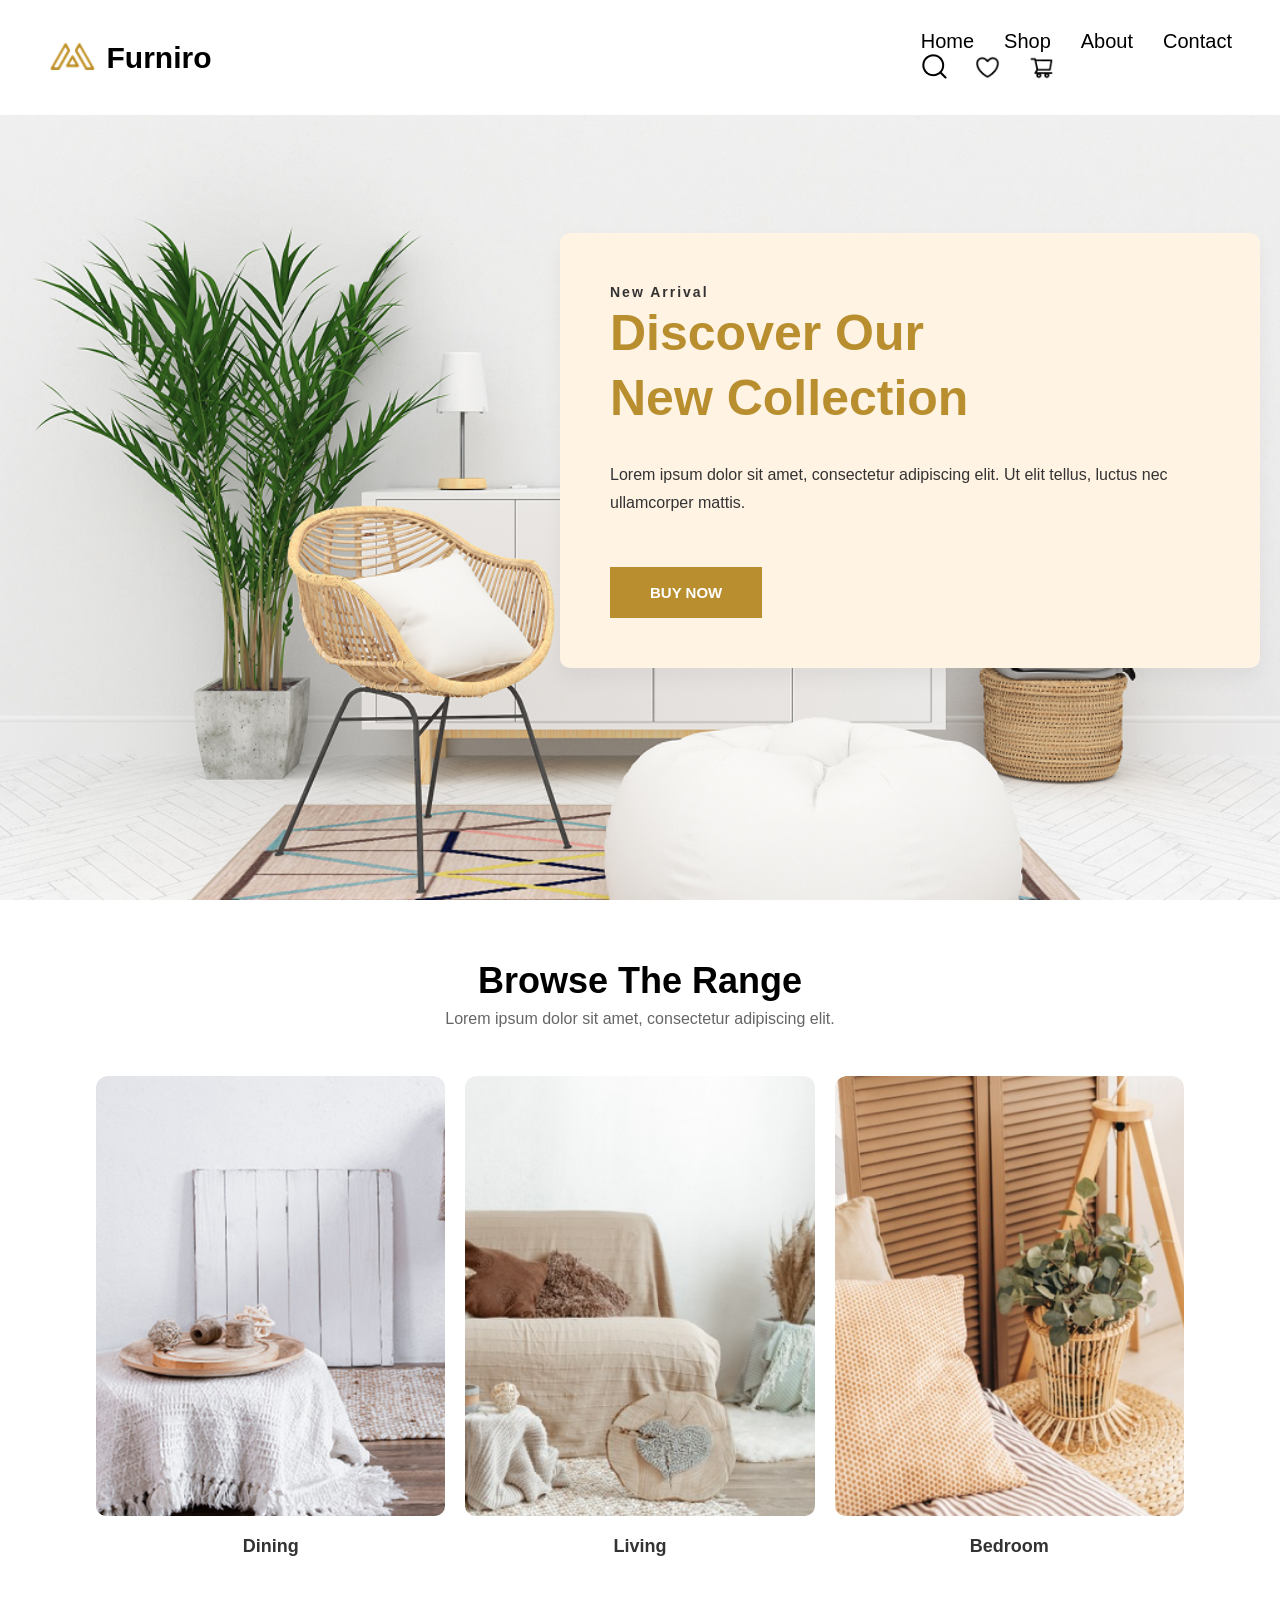
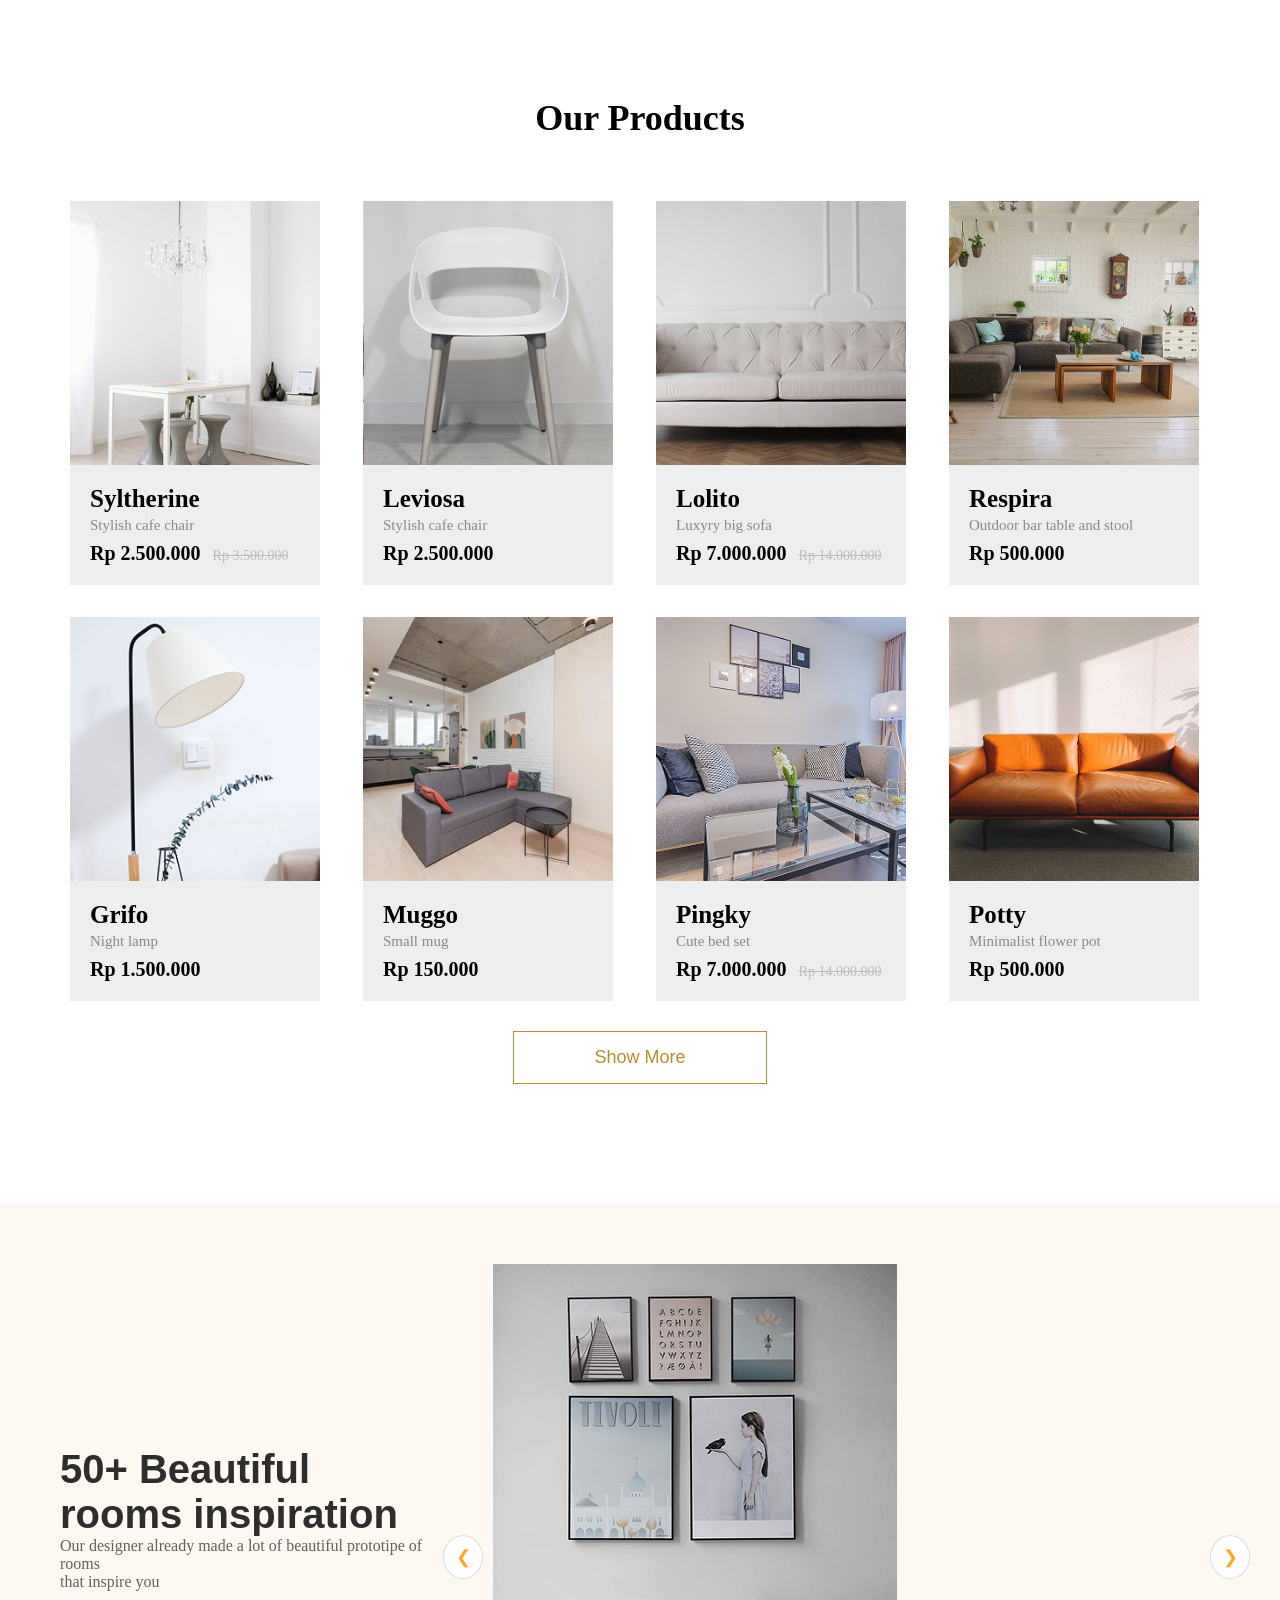
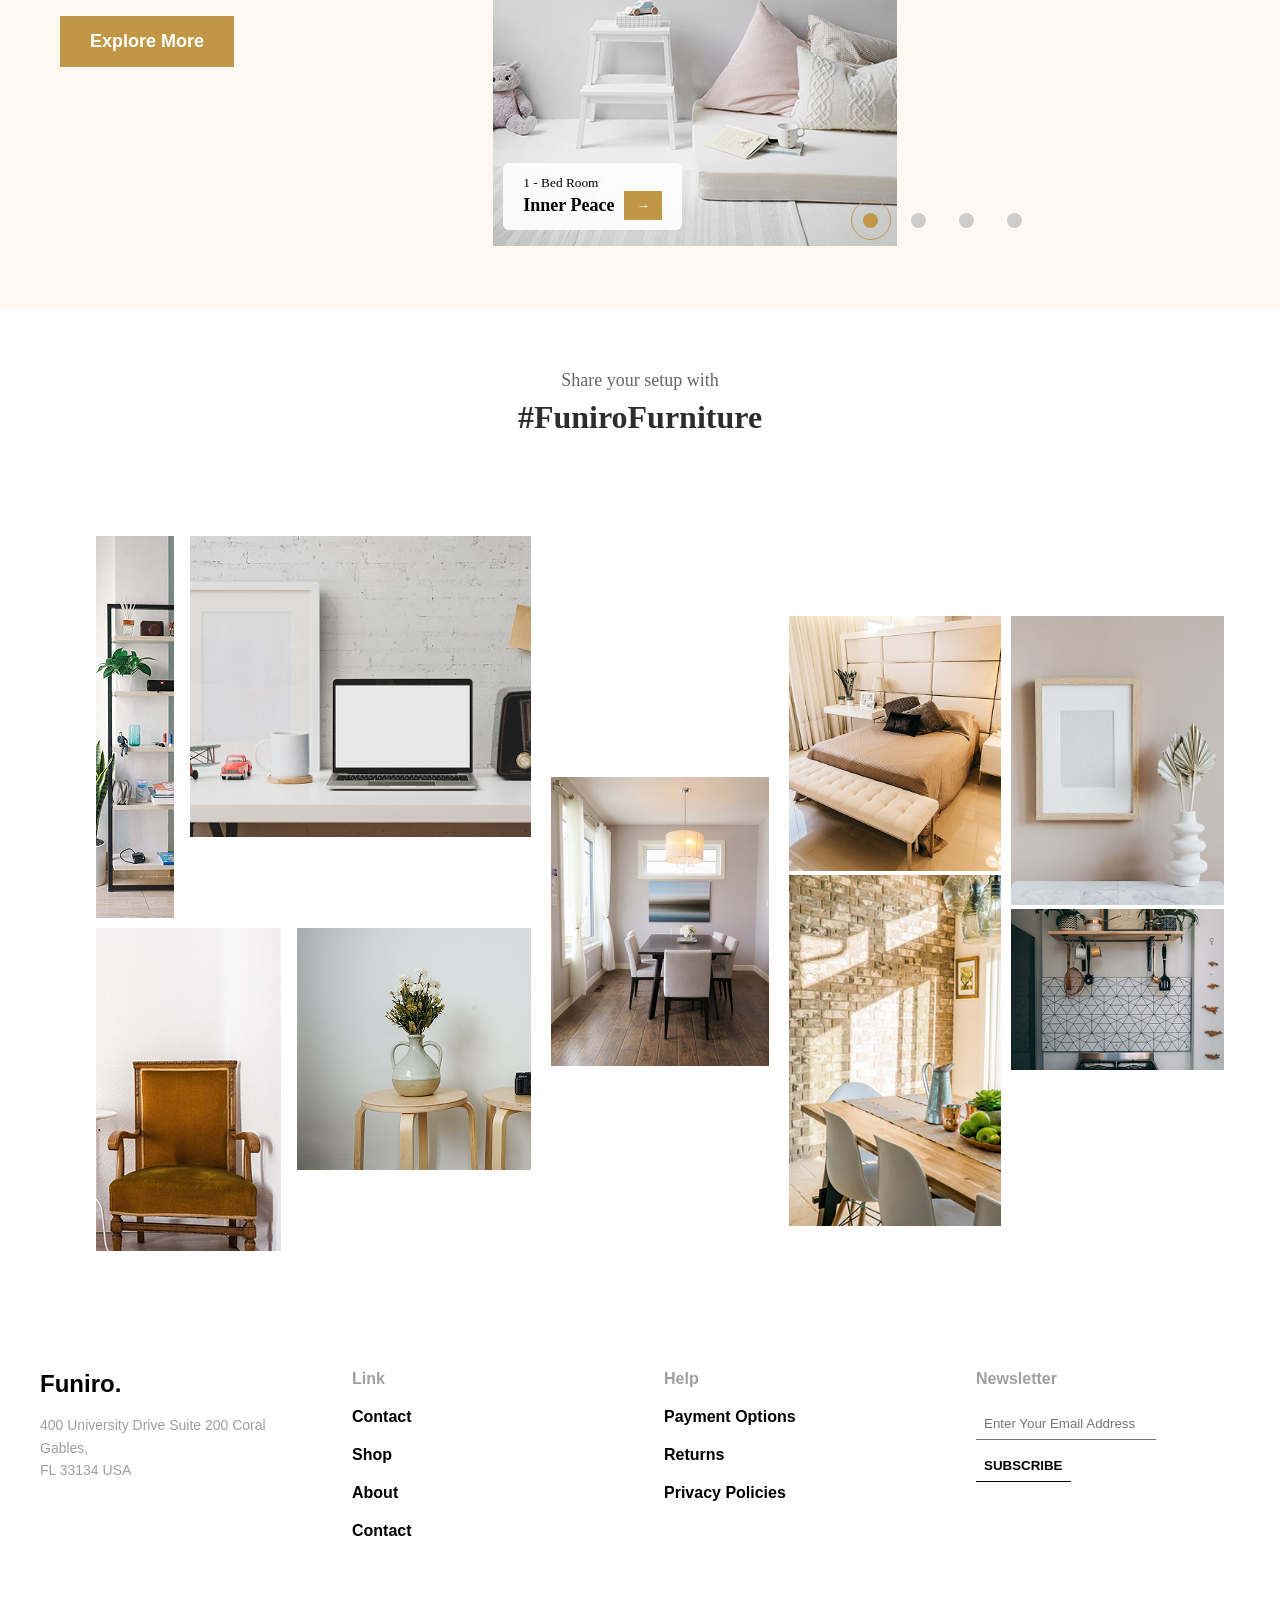
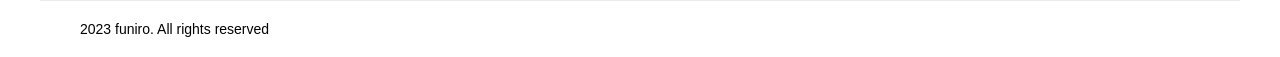
==== commit e5d59e9e: "fix:update structure html" ====
--- a/pages/index.html
+++ b/pages/index.html
@@ -15,49 +15,62 @@
           </a>
           <h2 class="name_logo">Furniro</h2>
         </div>
-
-        <div class="middle">
-          <ul>
-            <li class="list_content"><a class="link_menu" href="">Home</a></li>
-            <li class="list_content"><a class="link_menu" href="">Shop</a></li>
-            <li class="list_content"><a class="link_menu" href="">About</a></li>
-            <li class="list_content">
-              <a class="link_menu" href="">Contact</a>
-            </li>
-          </ul>
-        </div>
-
-        <div class="navbar_right">
-          <div class="navbar_icon">
-            <ul class="action">
-              <li class="magnifying">
-                <a href="/">
-                  <img
-                    class="img_icon"
-                    src="/images/search_icon.png"
-                    alt="search"
-                  />
-                </a>
+        <div class="navbar">
+          <button class="navbar_toggle">
+            <img src="/images/bullet-menu-icon-free-vector.jpg" alt="Menu" />
+          </button>
+        </div>
+
+        <div class="navbar_dropdown">
+          <div class="middle">
+            <ul>
+              <li class="list_content">
+                <a class="link_menu" href="">Home</a>
               </li>
-              <li class="heart_icon">
-                <button class="modal_heart">
-                  <div class="modal_icon">
-                    <span class="akar_heart">
-                      <img src="/images/heart_icon.png" alt="heart" />
-                    </span>
-                  </div>
-                </button>
+              <li class="list_content">
+                <a class="link_menu" href="">Shop</a>
               </li>
-              <li class="cart_icon">
-                <button class="modal_cart">
-                  <div class="modal_icon">
-                    <span class="akar_cart">
-                      <img src="/images/cart_icon.png" alt="cart" />
-                    </span>
-                  </div>
-                </button>
+              <li class="list_content">
+                <a class="link_menu" href="">About</a>
+              </li>
+              <li class="list_content">
+                <a class="link_menu" href="">Contact</a>
               </li>
             </ul>
+          </div>
+
+          <div class="navbar_right">
+            <div class="navbar_icon">
+              <ul class="action">
+                <li class="magnifying">
+                  <a href="/">
+                    <img
+                      class="img_icon"
+                      src="/images/search_icon.png"
+                      alt="search"
+                    />
+                  </a>
+                </li>
+                <li class="heart_icon">
+                  <button class="modal_heart">
+                    <div class="modal_icon">
+                      <span class="akar_heart">
+                        <img src="/images/heart_icon.png" alt="heart" />
+                      </span>
+                    </div>
+                  </button>
+                </li>
+                <li class="cart_icon">
+                  <button class="modal_cart">
+                    <div class="modal_icon">
+                      <span class="akar_cart">
+                        <img src="/images/cart_icon.png" alt="cart" />
+                      </span>
+                    </div>
+                  </button>
+                </li>
+              </ul>
+            </div>
           </div>
         </div>
       </nav>
@@ -69,7 +82,10 @@
           <div class="introduce">
             <div class="content">
               <span class="content_title">New Arrival</span>
-              <h1 class="main_heading">Discover Our New Collection</h1>
+              <h1 class="main_heading">
+                Discover Our <br />
+                New Collection
+              </h1>
               <p class="paragrapg_title">
                 Lorem ipsum dolor sit amet, consectetur adipiscing elit. Ut elit
                 tellus, luctus nec ullamcorper mattis.
@@ -210,7 +226,7 @@
               50+ Beautiful rooms inspiration
             </h3>
             <p class="room-inspiration__desc">
-              Our designer already made a lot of beautiful prototipe of rooms<br>
+              Our designer already made a lot of beautiful prototipe of rooms<br />
               that inspire you
             </p>
             <button class="room-inspiration__button">Explore More</button>
@@ -220,7 +236,6 @@
             <button class="carousel__arrow left">&#10094;</button>
             <div class="carousel__image">
               <img src="/images/Rectangle_img.png" alt="Room 1" />
-
               <div class="carousel__caption">
                 <small>1 - Bed Room</small>
                 <div class="caption__title">
@@ -242,19 +257,42 @@
           </div>
         </div>
 
-        <div class="hashtag_section">
-          <p class="hashtag_text">Share your setup with</p>
-          <h2 class="hashtag_title">#FuniroFurniture</h2>
+        <div class="hashtag-wrapper">
+          <div class="hashtag_section">
+            <p class="hashtag_text">Share your setup with</p>
+            <h2 class="hashtag_title">#FuniroFurniture</h2>
+          </div>
+
           <div class="hashtag-gallery">
-            <img src="/images/Rectangle 36.png" alt="Image 1" />
-            <img src="/images/Rectangle 38.png" alt="Image 2" />
-            <img src="/images/Rectangle 40.png" alt="Image 3" />
-            <img src="/images/Rectangle 43.png" alt="Image 4" />
-            <img src="/images/Rectangle 45.png" alt="Image 5" />
-            <img src="/images/Rectangle 37.png" alt="Image 6" />
-            <img src="/images/Rectangle 39.png" alt="Image 7" />
-            <img src="/images/Rectangle 41.png" alt="Image 8" />
-            <img src="/images/Rectangle 44.png" alt="Image 9" />
+            <div class="gallery-row-1">
+              <div>
+                <img
+                  style="width: 78px"
+                  src="/images/Rectangle 36.png"
+                  alt="Image 1"
+                />
+                <img src="/images/Rectangle 38.png" alt="Image 2" />
+              </div>
+              <div>
+                <img src="/images/Rectangle 37.png" alt="Image 3" />
+                <img src="/images/Rectangle 39.png" alt="Image 7" />
+              </div>
+            </div>
+
+            <div class="gallery-row-2">
+              <img src="/images/Rectangle 40.png" alt="Image 6" />
+            </div>
+
+            <div class="gallery-row-3">
+              <div>
+                <img src="/images/Rectangle 43.png" alt="Image 4" />
+                <img src="/images/Rectangle 45.png" alt="Image 5" />
+              </div>
+              <div>
+                <img src="/images/Rectangle 41.png" alt="Image 8" />
+                <img src="/images/Rectangle 44.png" alt="Image 9" />
+              </div>
+            </div>
           </div>
         </div>
       </div>
@@ -304,7 +342,6 @@
         <p>2023 funiro. All rights reserved</p>
       </div>
     </footer>
-
-   
+    <script src="/js/index.js"></script>
   </body>
 </html>
--- a/css/style.css
+++ b/css/style.css
@@ -8,16 +8,34 @@
   display: flex;
   justify-content: space-between;
   align-items: center;
-  padding: 20px 48px;
+  position: fixed;
+  width: 100%;
+  z-index: 1000;
+  padding: 30px 48px;
   background-color: white;
   border-bottom: 1px solid #eee;
   font-family: sans-serif;
+  flex-wrap: wrap;
 }
 
 .navbar_left {
   display: flex;
   align-items: center;
   gap: 10px;
+}
+
+.navbar_toggle {
+  display: none;
+  background: none;
+  border: none;
+  cursor: pointer;
+  padding: 5px;
+  width: 100%;
+}
+
+.navbar_toggle img {
+  width: 40px;
+  height: 40px;
 }
 
 .img_logo {
@@ -26,9 +44,15 @@
 }
 
 .name_logo {
-  font-size: 24px;
+  font-size: 30px;
   font-weight: 700;
   color: #000;
+}
+
+.middle,
+.navbar_right {
+  display: flex;
+  align-items: center;
 }
 
 .middle ul {
@@ -36,23 +60,22 @@
   gap: 30px;
   list-style: none;
   font-size: 18px;
+  text-align: center;
+  padding: 0;
+  margin: 0;
 }
 
 .link_menu {
   text-decoration: none;
   font-weight: 500;
   color: #000;
+  font-size: 20px;
 }
 
 .link_menu:hover {
   color: #b88e2f;
 }
 
-.navbar_right {
-  display: flex;
-  align-items: center;
-}
-
 .navbar_icon ul.action {
   display: flex;
   align-items: center;
@@ -60,7 +83,7 @@
   list-style: none;
 }
 
-.img_icon,
+.img_icon img,
 .akar_heart img,
 .akar_cart img {
   width: 30px;
@@ -99,47 +122,59 @@
 }
 
 .content_title {
-  color: #b88e2f;
+  color: #333;
   font-size: 14px;
   letter-spacing: 2px;
-  font-weight: 500;
-  display: inline-block;
+  font-weight: 600;
   margin-bottom: 1rem;
 }
 
 .main_heading {
-  font-size: 40px;
+  font-size: 50px;
   color: #b88e2f;
   font-weight: 700;
   margin-bottom: 30px;
   line-height: 1.3;
 }
 
-.paragrapg_title {
+.paragraph_title {
   font-size: 14px;
   color: #333;
   margin-bottom: 2rem;
+}
+
+.content p {
+  padding-bottom: 30px;
+  font-family: "Inter", Arial, sans-serif;
+  color: rgb(51 51 51);
+  font-size: 16px;
+  font-weight: 400;
+  line-height: 28px;
+  max-width: 600px;
 }
 
 .content a {
   display: inline-block;
   background-color: #b88e2f;
   color: white;
-  padding: 13px 32px;
+  padding: 17px 40px;
   text-decoration: none;
   font-weight: 700;
-  font-size: 14px;
+  font-size: 15px;
   border: none;
   transition: background-color 0.3s ease;
+  margin-top: 20px;
 }
 
 .content a:hover {
-  background-color: #a3761f;
+  background-color: #fff3e3;
+  color: #b88e2f;
+  border: 1px solid #b88e2f;
 }
 
 .categori {
   text-align: center;
-  padding: 14px 32px;
+  padding: 40px 96px;
   font-family: "Segoe UI", sans-serif;
   background-color: #fff;
   margin-top: 20px;
@@ -158,16 +193,16 @@
 }
 
 .categori-content {
-  display: flex;
-  justify-content: center;
-  gap: 32px;
+  display: grid;
+  grid-template-columns: repeat(3, 1fr);
+  gap: 20px;
   flex-wrap: wrap;
 }
 
 .categori-item {
   border-radius: 12px;
   overflow: hidden;
-  width: 300px;
+  width: 100%;
   cursor: pointer;
   transition: transform 0.3s ease;
   text-align: center;
@@ -179,6 +214,7 @@
 
 .categori-item img {
   width: 100%;
+  object-fit: cover;
   height: auto;
   display: block;
   border-radius: 10px;
@@ -193,20 +229,14 @@
 
 .title_product {
   padding: 30px 20px;
-  font-size: 30px;
-  font-weight: 700;
-  margin-bottom: 10px;
-}
-
-.our_tile {
-  padding: 70px;
-}
-
-.title_product {
   font-size: 36px;
   font-weight: 700;
   margin-bottom: 32px;
   text-align: center;
+}
+
+.our_tile {
+  padding: 70px;
 }
 
 .product_grid {
@@ -310,7 +340,6 @@
 }
 
 .room-inspiration__desc {
-  margin: 0;
   font-size: 16px;
   font-weight: 500;
   color: rgb(97 97 97);
@@ -319,12 +348,18 @@
 .room-inspiration__button {
   background: #c09747;
   color: #fff;
-  padding: 12px 25px;
+  padding: 15px 30px;
   margin-top: 25px;
   border: none;
   font-size: 18px;
   font-weight: bold;
   cursor: pointer;
+}
+
+.room-inspiration__button:hover {
+  background: #fdf8f2;
+  color: #c09747;
+  border: 1px solid #c09747;
 }
 
 .room-inspiration__carousel {
@@ -394,14 +429,14 @@
   position: absolute;
   bottom: 10px;
   left: 50%;
-  transform: translateX(-50%);
+  /* transform: translateX(-50%); */
   display: flex;
   justify-content: center;
 }
 
 .dot-wrapper {
-  width: 20px;
-  height: 20px;
+  width: 40px;
+  height: 40px;
   margin: 0 4px;
   border-radius: 50%;
   display: flex;
@@ -410,8 +445,8 @@
 }
 
 .dot-wrapper .dot {
-  height: 10px;
-  width: 10px;
+  height: 15px;
+  width: 15px;
   background-color: #ccc;
   border-radius: 50%;
   display: inline-block;
@@ -427,7 +462,7 @@
 }
 
 .dot-wrapper:has(.dot.active) {
-  border: 2px solid #c09747;
+  border: 1px solid #c09747;
 }
 
 .hidden {
@@ -437,8 +472,8 @@
 .hashtag_section {
   text-align: center;
   padding: 60px 20px;
-  width: 100vw;
-  overflow: hidden;
+  width: 100%;
+  /* overflow: hidden; */
 }
 
 .hashtag_text {
@@ -454,20 +489,54 @@
   margin-bottom: 40px;
 }
 
-.hashtag_gallery {
+.hashtag-gallery {
+  width: calc(100% - (96px * 2));
   display: grid;
-  grid-template-columns: repeat(5, 1fr);
+  /* flex-direction: column; */
+  grid-template-columns: 40% 20% 40%;
+  gap: 20px;
+  /* width: 100%; */
+  margin: 0 auto;
+  align-items: center;
+  /* overflow: auto; */
+}
+
+.hashtag-gallery img {
+  height: auto;
+  width: 100%;
+}
+
+.gallery-row-1 {
+  display: grid;
+  width: 100%;
+  grid-template-rows: repeat(2, 1fr);
+  gap: 10px;
+}
+
+.gallery-row-1 > div {
+  overflow: hidden;
+  height: 100%;
+  width: auto;
+  display: flex;
+  align-items: flex-start;
   gap: 16px;
-  max-width: 1200px;
-  margin: 0 auto;
-}
-
-.hashtag_gallery img {
-  width: 100%;
+}
+
+.gallery-row-1 img {
   height: auto;
-  border-radius: 8px;
-  object-fit: cover;
-  display: block;
+  width: 100%;
+}
+
+.gallery-row-2 {
+  /* display: flex;
+  justify-content: center; */
+}
+
+.gallery-row-3 {
+  display: grid;
+  grid-template-columns: repeat(2, 1fr);
+  width: 100%;
+  gap: 10px;
 }
 
 .footer {
@@ -503,7 +572,6 @@
 
 .footer_title {
   list-style: none;
-  padding: 0;
   margin-bottom: 20px;
   color: rgb(159 159 159);
 }
@@ -536,6 +604,7 @@
   border-bottom: 1px solid #787878;
   padding: 8px;
   width: 180px;
+  max-width: 100%;
   outline: none;
 }
 
@@ -561,3 +630,131 @@
   color: #000;
   font-size: 14px;
 }
+
+@media (max-width: 768px) {
+  .navbar_home {
+    display: flex;
+    justify-content: flex-end;
+    align-items: flex-start;
+    padding: 20px;
+    height: auto;
+  }
+
+  .navbar_home.show {
+    height: 100vh;
+  }
+
+  .navbar_dropdown {
+    display: none;
+    width: 100%;
+    flex-direction: column;
+    justify-content: center;
+    height: 100%;
+  }
+
+  .navbar_dropdown.show  {
+    display: flex;
+  }
+
+  .navbar {
+    z-index: 1000;
+    align-self: flex-end;
+  }
+
+  .navbar_left {
+    display: flex;
+    z-index: 1000;
+    width: 100%;
+    left: 0;
+    top: 0;
+    transform: translateY(-50%);
+    padding:0 20px;
+    position: absolute;
+  }
+
+
+  .navbar_toggle {
+    display: block;
+  }
+
+  .middle,
+  .navbar_right {
+    display: flex;
+    width: 100%;
+    flex-direction: column;
+    background-color: rgb(255 255 255);
+    border-radius: 10px;
+    padding: 10px 10px;
+    margin-top: 20px;
+  }
+
+  .navbar_right {
+    background-color: rgb(249 241 231);
+    border-radius: 100px;
+  }
+
+  .middle {
+    display: flex;
+    flex-direction: column;
+    justify-content: center;
+    width: 100%;
+    height: auto;
+    background-color: #fff;
+    border-radius: 10px;
+    margin-top: 10px;
+  }
+
+  .middle ul {
+    flex-direction: column;
+    gap: 15px;
+    margin-top: 10px;
+    align-items: flex-start;
+  }
+
+  .link_menu {
+    font-size: 24px;
+  }
+
+  .middle.show,
+  .navbar_right.show {
+    display: flex;
+  }
+
+  .navbar_right.show {
+    z-index: 1000;
+  }
+
+  .hashtag-gallery {
+    width: 100%;
+    grid-template-columns: 1fr 1fr;
+    gap: 16px;
+    padding: 0 20px;
+  }
+
+  .gallery-row-1 {
+    grid-template-rows: none;
+    grid-template-columns: 1fr;
+  }
+
+  .gallery-row-1 > div {
+    flex-direction: column;
+    gap: 10px;
+  }
+
+  .gallery-row-3 {
+    grid-template-columns: 1fr;
+  }
+
+  .hashtag_title {
+    font-size: 26px;
+    margin-bottom: 20px;
+  }
+
+  .hashtag_text {
+    font-size: 16px;
+  }
+
+  .footer_column {
+    width: 100%;
+  }
+}
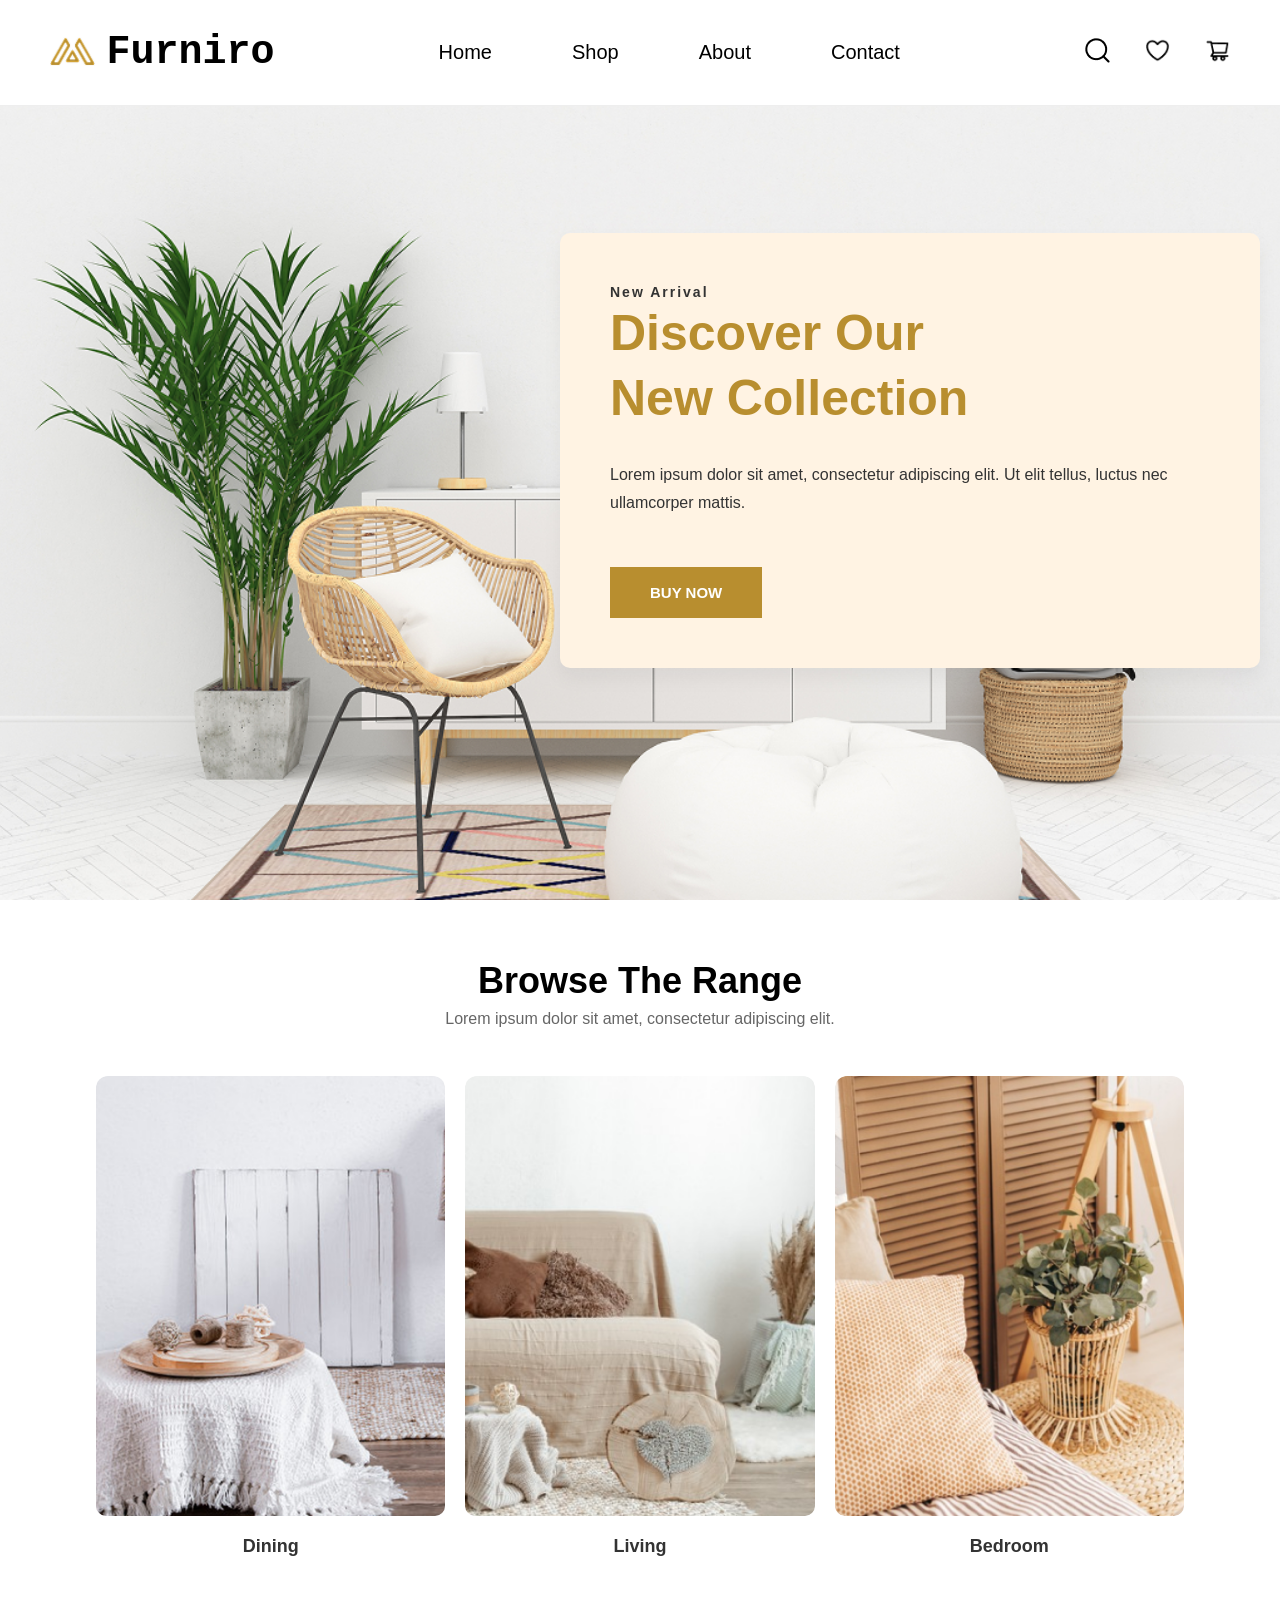
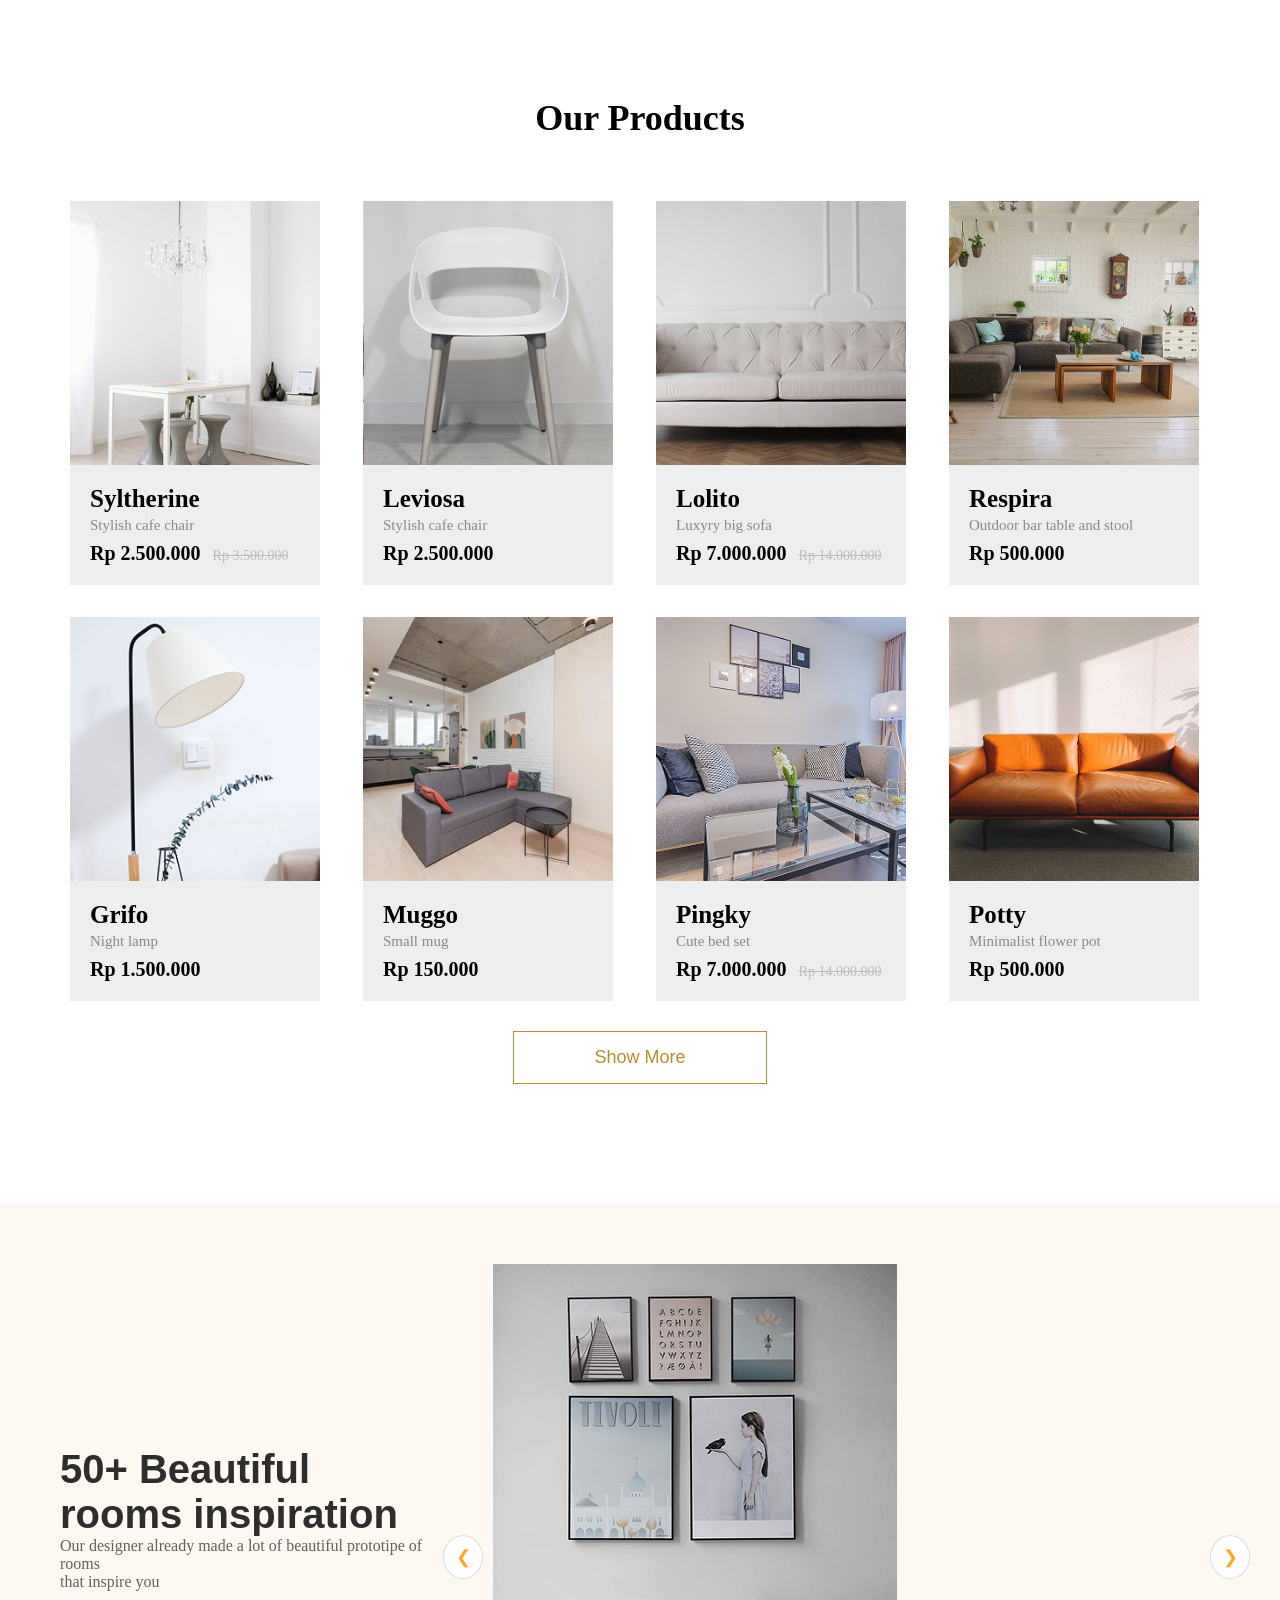
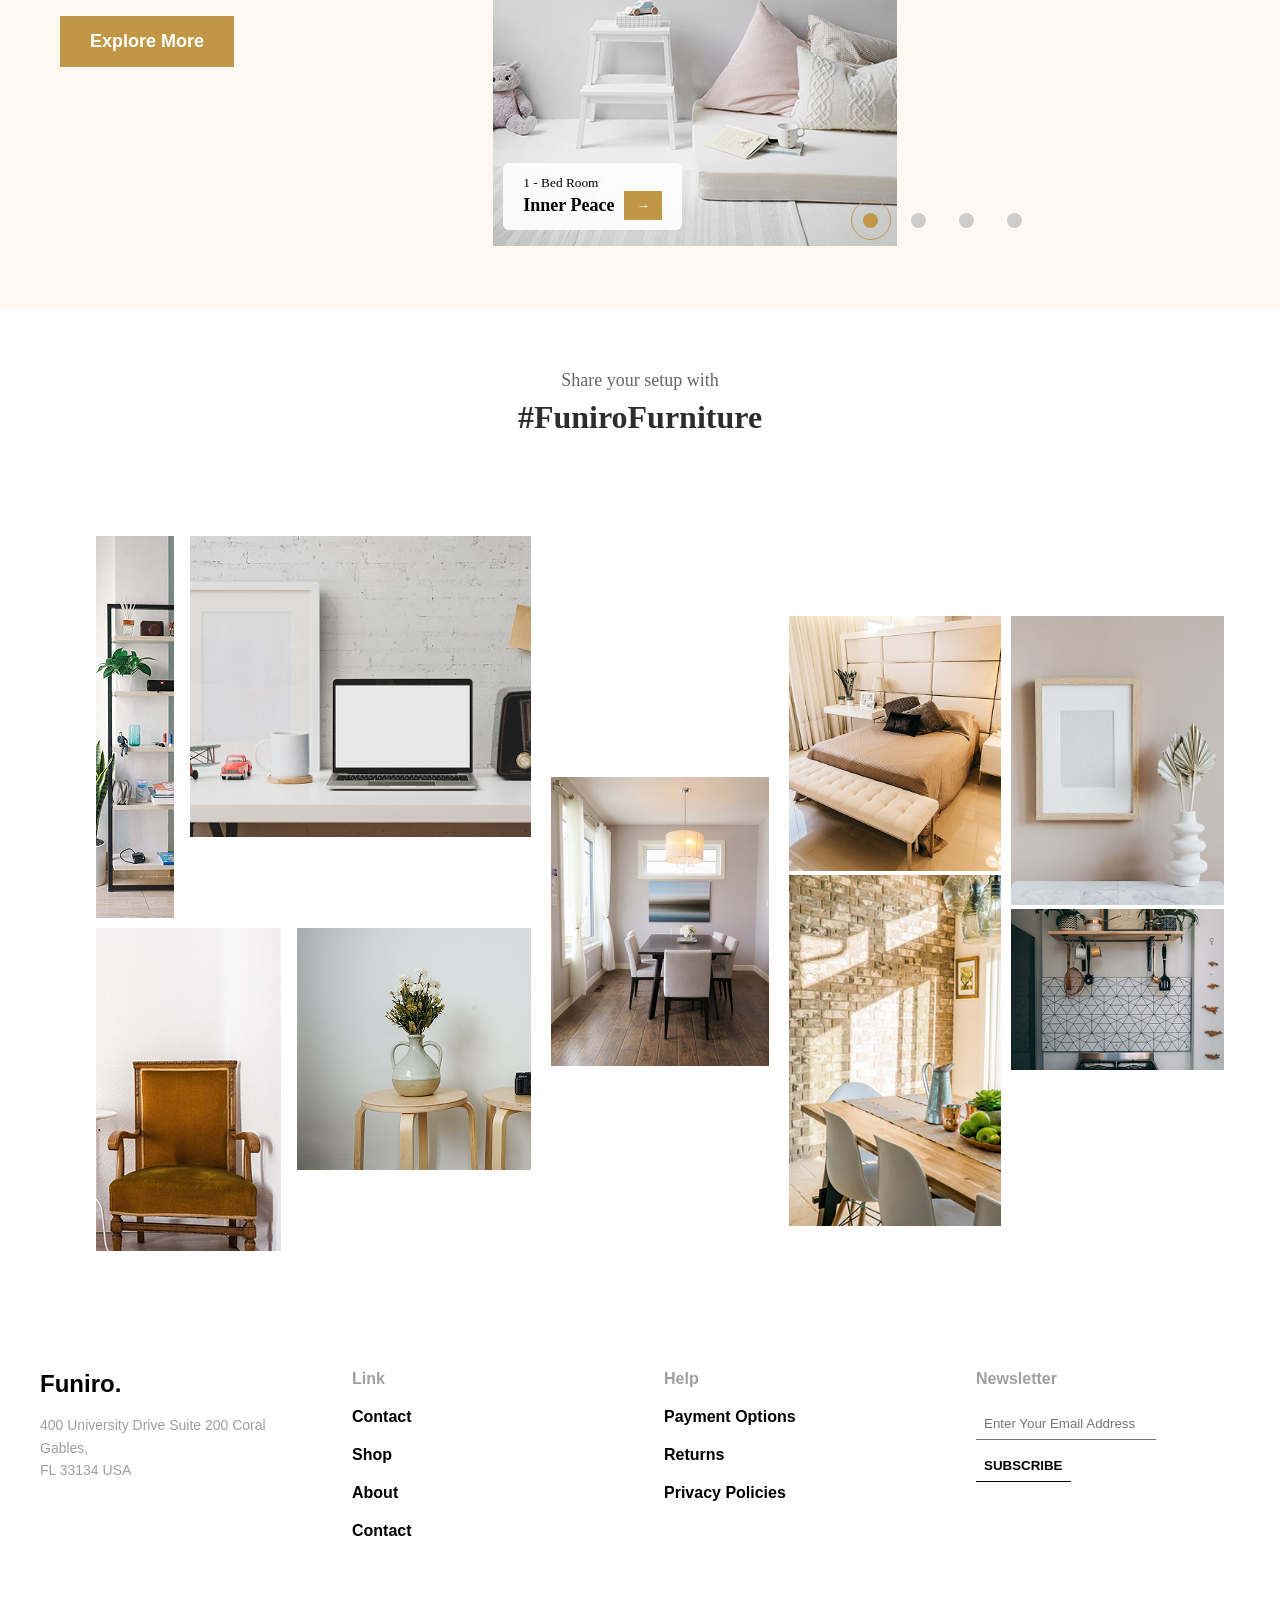
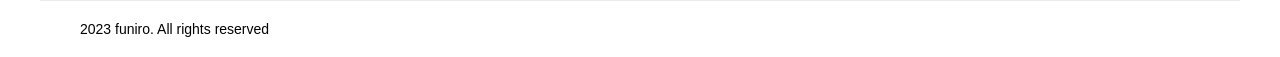
==== commit 0e3f797f: "fix:update style.css 18/06" ====
--- a/pages/index.html
+++ b/pages/index.html
@@ -76,6 +76,7 @@
       </nav>
     </header>
 
+
     <div class="container">
       <div class="home_page">
         <div class="introduction">
@@ -298,6 +299,7 @@
       </div>
     </div>
 
+
     <footer class="footer">
       <div class="footer_container">
         <div class="footer_column">
--- a/css/style.css
+++ b/css/style.css
@@ -15,7 +15,6 @@
   background-color: white;
   border-bottom: 1px solid #eee;
   font-family: sans-serif;
-  flex-wrap: wrap;
 }
 
 .navbar_left {
@@ -44,12 +43,25 @@
 }
 
 .name_logo {
-  font-size: 30px;
+  font-size: 40px;
   font-weight: 700;
   color: #000;
-}
-
-.middle,
+  font-family: monospace;
+}
+
+.navbar_dropdown {
+  display: flex;
+  gap: 20px;
+  align-items: center;
+  width: 100%;
+}
+
+.middle {
+  flex: 1;
+  display: flex;
+  justify-content: center;
+}
+
 .navbar_right {
   display: flex;
   align-items: center;
@@ -57,10 +69,9 @@
 
 .middle ul {
   display: flex;
-  gap: 30px;
+  gap: 80px;
   list-style: none;
-  font-size: 18px;
-  text-align: center;
+  align-items: center;
   padding: 0;
   margin: 0;
 }
@@ -79,7 +90,7 @@
 .navbar_icon ul.action {
   display: flex;
   align-items: center;
-  gap: 24px;
+  gap: 30px;
   list-style: none;
 }
 
@@ -97,10 +108,6 @@
   border: none;
   cursor: pointer;
   padding: 0;
-}
-
-.modal_heart .akar_heart:hover {
-  color: red;
 }
 
 .introduction {
@@ -492,10 +499,8 @@
 .hashtag-gallery {
   width: calc(100% - (96px * 2));
   display: grid;
-  /* flex-direction: column; */
   grid-template-columns: 40% 20% 40%;
   gap: 20px;
-  /* width: 100%; */
   margin: 0 auto;
   align-items: center;
   /* overflow: auto; */
@@ -538,6 +543,8 @@
   width: 100%;
   gap: 10px;
 }
+
+
 
 .footer {
   background-color: #fff;
@@ -642,6 +649,7 @@
 
   .navbar_home.show {
     height: 100vh;
+    flex-direction: column;
   }
 
   .navbar_dropdown {
@@ -652,7 +660,7 @@
     height: 100%;
   }
 
-  .navbar_dropdown.show  {
+  .navbar_dropdown.show {
     display: flex;
   }
 
@@ -666,12 +674,11 @@
     z-index: 1000;
     width: 100%;
     left: 0;
-    top: 0;
+    top: 44px;
     transform: translateY(-50%);
-    padding:0 20px;
+    padding: 0 20px;
     position: absolute;
   }
-
 
   .navbar_toggle {
     display: block;
@@ -691,6 +698,7 @@
   .navbar_right {
     background-color: rgb(249 241 231);
     border-radius: 100px;
+
   }
 
   .middle {
@@ -702,17 +710,17 @@
     background-color: #fff;
     border-radius: 10px;
     margin-top: 10px;
+    
   }
 
   .middle ul {
     flex-direction: column;
-    gap: 15px;
     margin-top: 10px;
-    align-items: flex-start;
+    /* align-items: flex-start; */
   }
 
   .link_menu {
-    font-size: 24px;
+    font-size: 25px;
   }
 
   .middle.show,
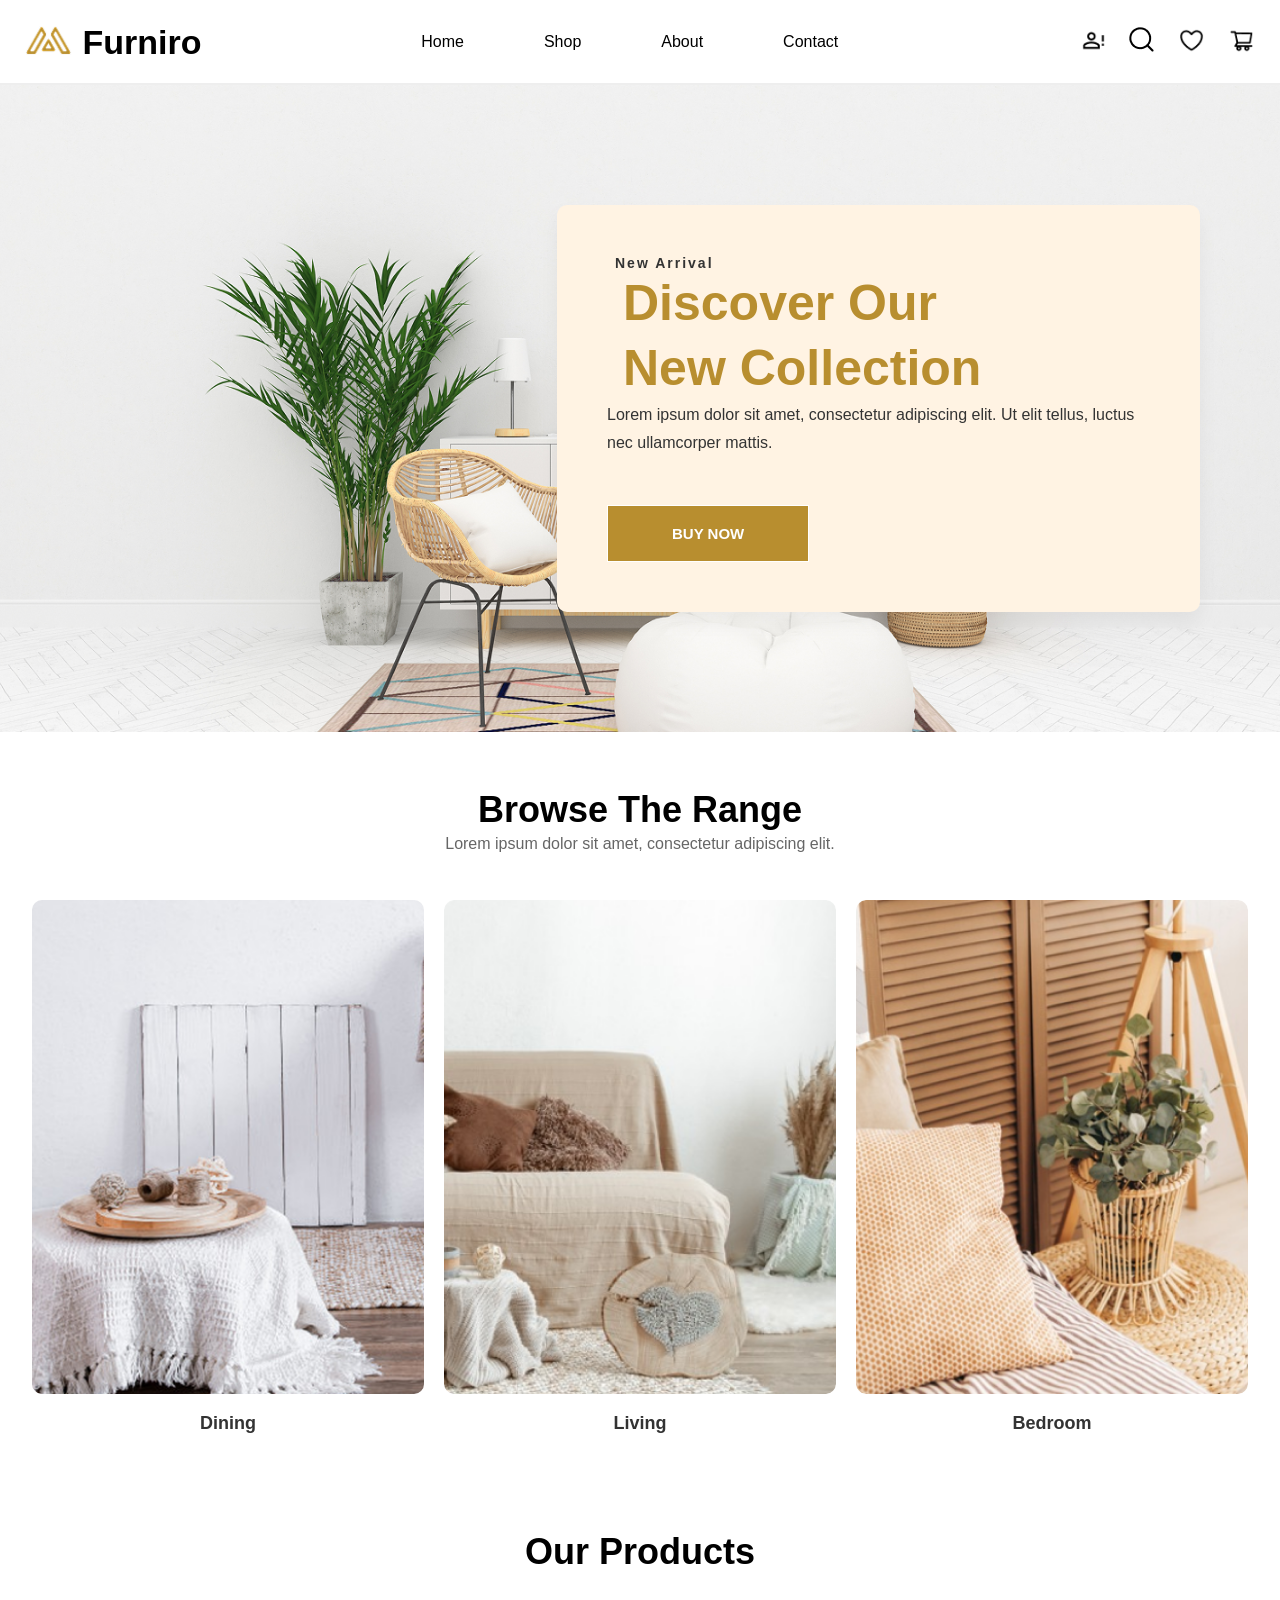
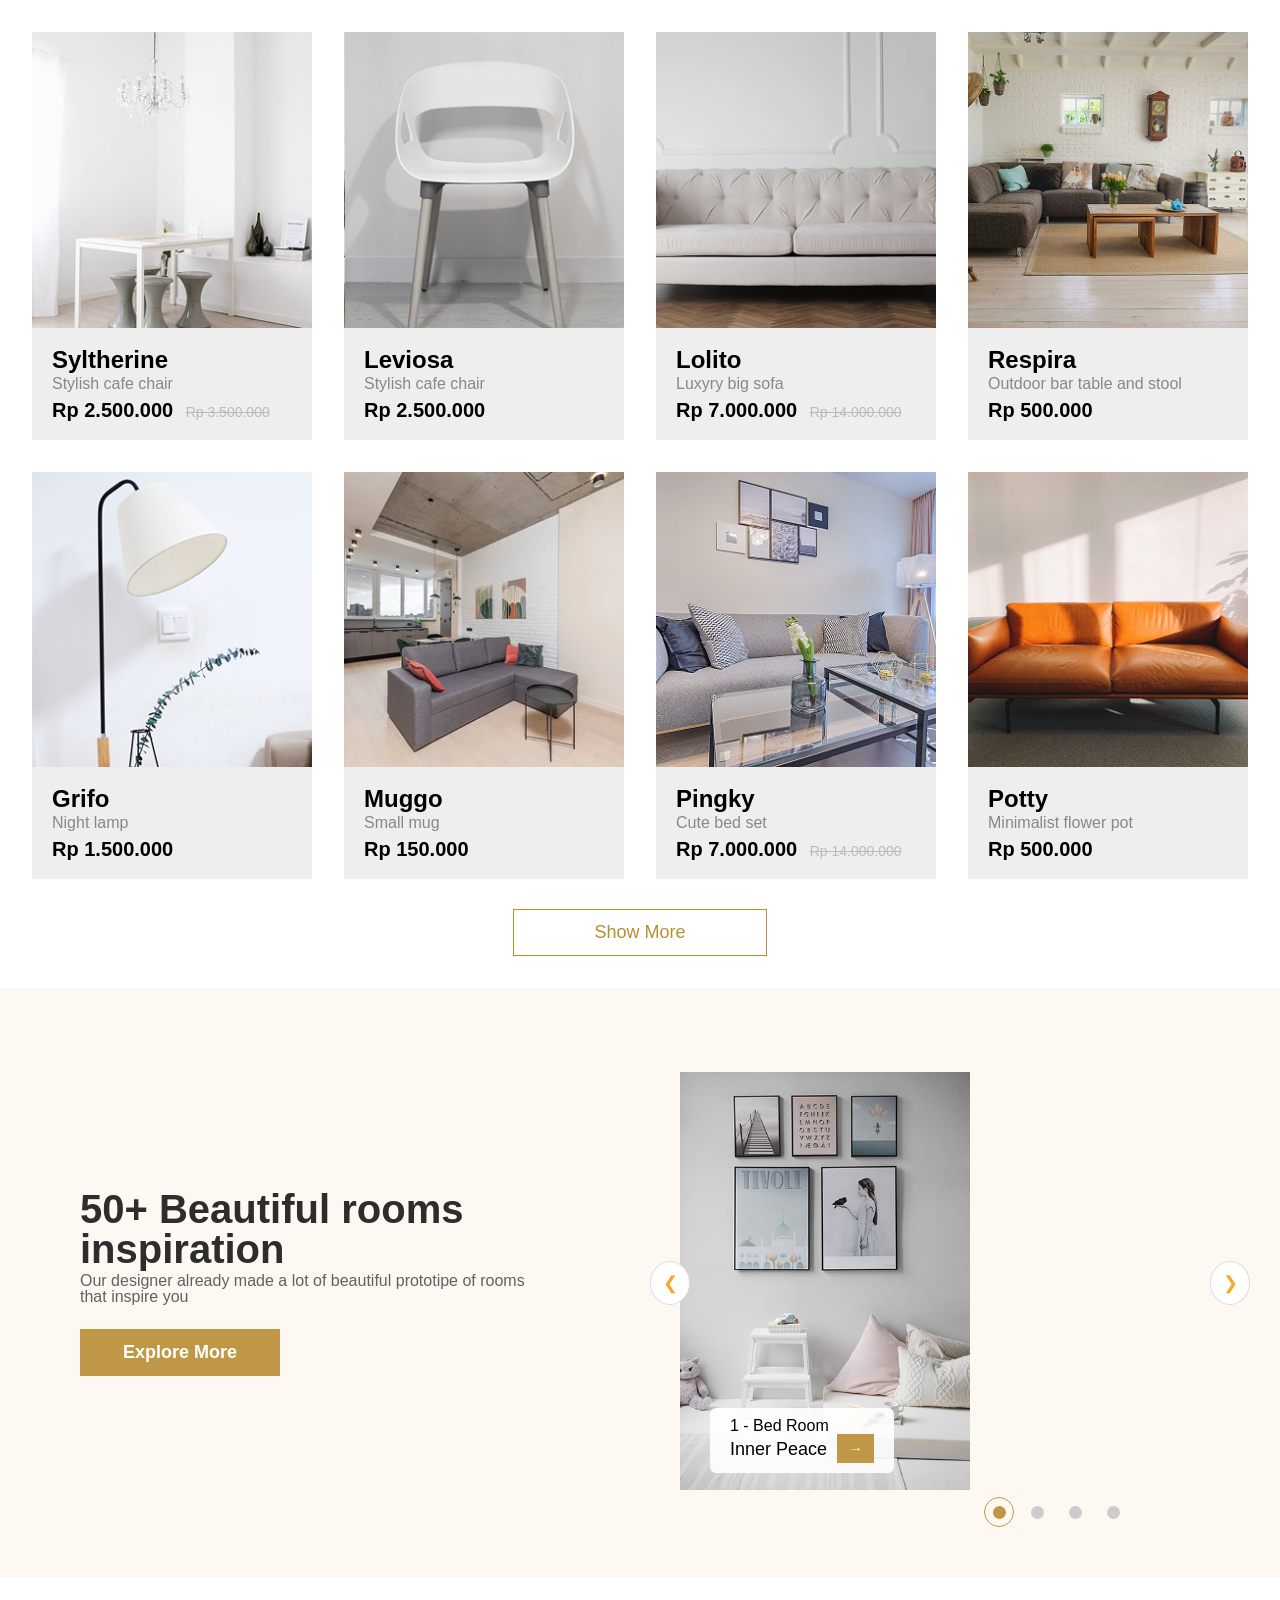
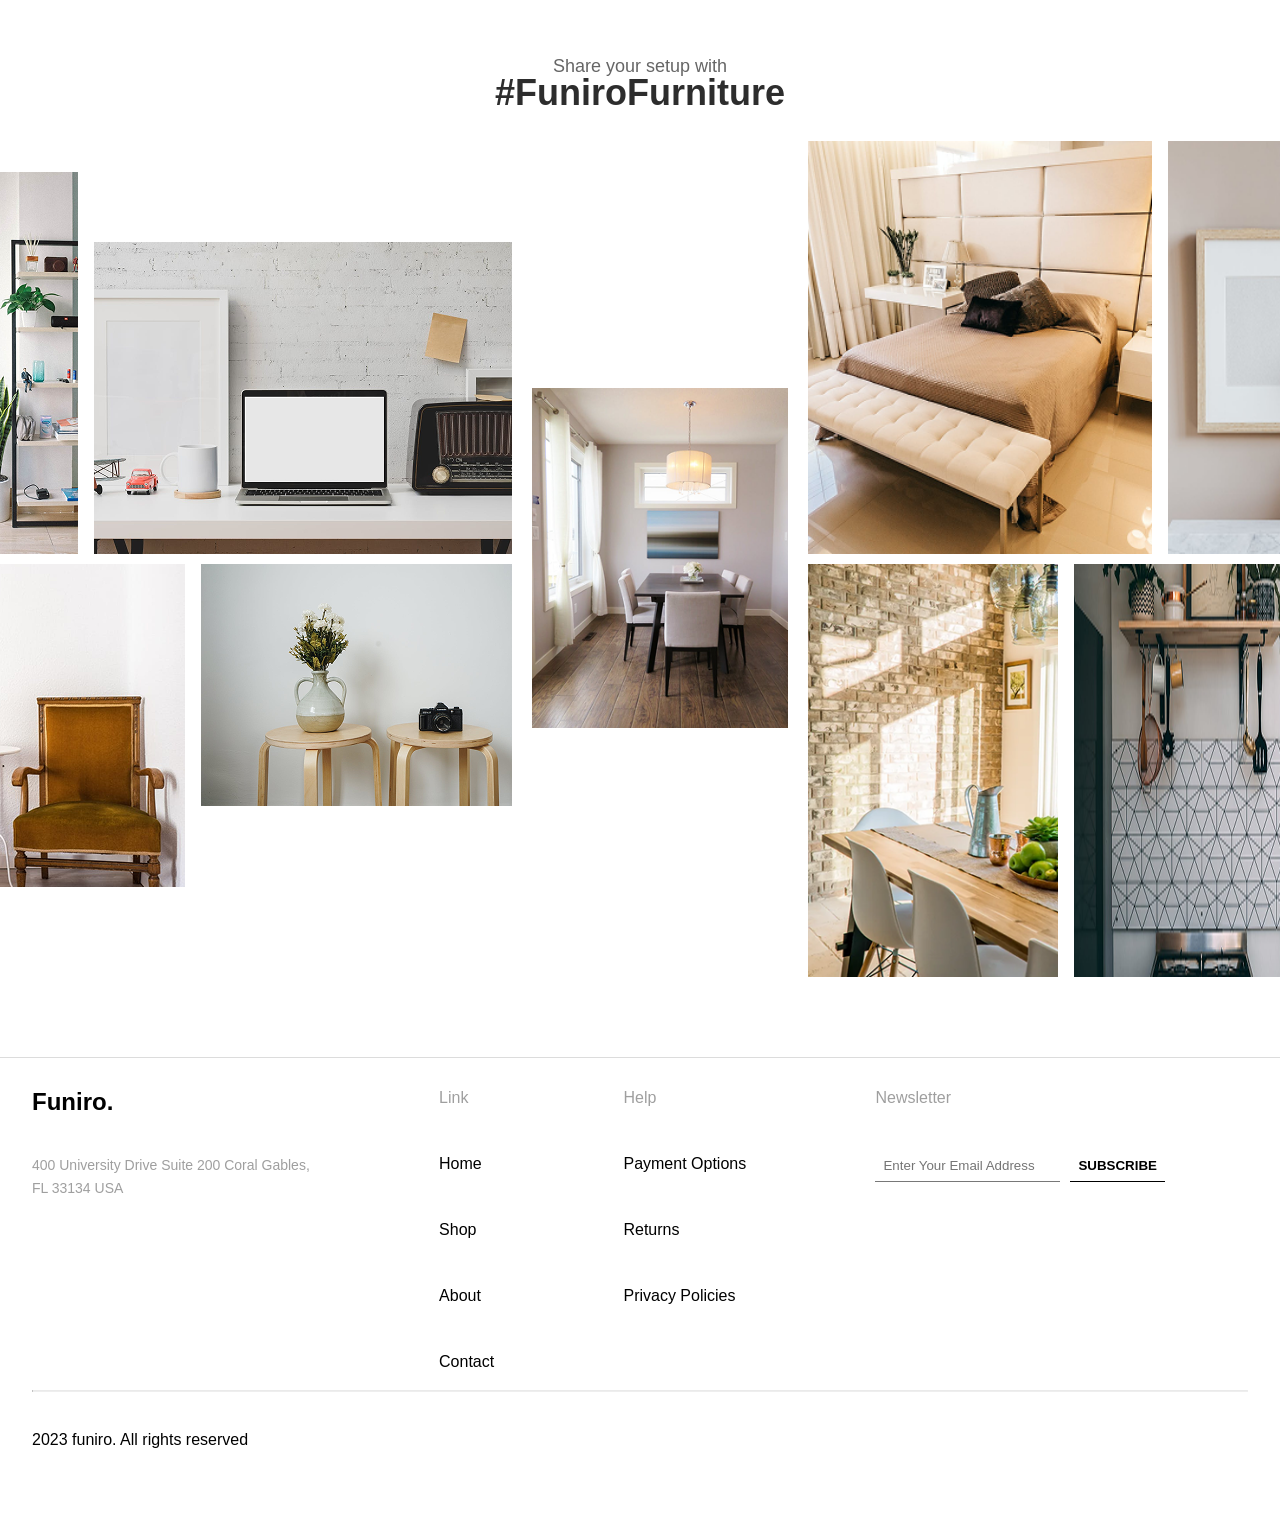
==== commit be55ef3d: "feat: Furniro page" ====
--- a/pages/index.html
+++ b/pages/index.html
@@ -4,13 +4,14 @@
     <meta charset="UTF-8" />
     <meta name="viewport" content="width=device-width, initial-scale=1.0" />
     <title>Document</title>
+    <link rel="stylesheet" href="/css/reset.css" />
     <link rel="stylesheet" href="/css/style.css" />
   </head>
   <body>
     <header class="header">
       <nav class="navbar_home">
         <div class="navbar_left">
-          <a href="#" class="logo">
+          <a href="./index.html" class="logo">
             <img class="img_logo" src="/images/Logo_left.png" alt="Logo" />
           </a>
           <h2 class="name_logo">Furniro</h2>
@@ -25,16 +26,16 @@
           <div class="middle">
             <ul>
               <li class="list_content">
-                <a class="link_menu" href="">Home</a>
+                <a class="link_menu" href="./index.html">Home</a>
               </li>
               <li class="list_content">
-                <a class="link_menu" href="">Shop</a>
+                <a class="link_menu" href="./shop.html">Shop</a>
               </li>
               <li class="list_content">
-                <a class="link_menu" href="">About</a>
+                <a class="link_menu" href="./about.html">About</a>
               </li>
               <li class="list_content">
-                <a class="link_menu" href="">Contact</a>
+                <a class="link_menu" href="./contact.html">Contact</a>
               </li>
             </ul>
           </div>
@@ -42,8 +43,20 @@
           <div class="navbar_right">
             <div class="navbar_icon">
               <ul class="action">
+                <li class="vector">
+                  <button class="modal_vector">
+                    <div class="modal_icon">
+                      <span class="akar_vector">
+                       <a href="./register.html">
+                        <img src="/images/icon_right.png" alt="vector">
+                       </a>
+                      </span>
+                    </div>
+                  </button>
+                </li>
+                </li>
                 <li class="magnifying">
-                  <a href="/">
+                  <a href="./sreach.html">
                     <img
                       class="img_icon"
                       src="/images/search_icon.png"
@@ -55,7 +68,9 @@
                   <button class="modal_heart">
                     <div class="modal_icon">
                       <span class="akar_heart">
-                        <img src="/images/heart_icon.png" alt="heart" />
+                        <a href="./heart.html">
+                          <img src="/images/heart_icon.png" alt="heart" />
+                        </a>
                       </span>
                     </div>
                   </button>
@@ -65,6 +80,7 @@
                     <div class="modal_icon">
                       <span class="akar_cart">
                         <img src="/images/cart_icon.png" alt="cart" />
+                        <span id="cart-count" class="cart-count">0</span>
                       </span>
                     </div>
                   </button>
@@ -73,25 +89,48 @@
             </div>
           </div>
         </div>
+
+        <div id="cart-sidebar" class="cart-sidebar hidden">
+          <div class="cart">
+            <div class="cart-header">
+              <h2>Shopping Cart</h2>
+              <button id="close-cart" class="close-cart">×</button>
+            </div>
+            <div class="cart-body">
+              <p>There is no products in cart</p>
+            </div>
+            <div class="cart-footer">
+              <div class="subtotal">
+                <span>Subtotal</span>
+                <span>Rs. 0</span>
+              </div>
+              <div class="cart-buttons">
+                <button class="btn"><a href="cart.html">Cart</a></button>
+                <button class="btn"><a href="./checkout.html">Checkout</a></button>
+              </div>
+            </div>
+          </div>
+        </div>
       </nav>
     </header>
 
-
     <div class="container">
       <div class="home_page">
-        <div class="introduction">
-          <div class="introduce">
-            <div class="content">
-              <span class="content_title">New Arrival</span>
-              <h1 class="main_heading">
-                Discover Our <br />
-                New Collection
-              </h1>
-              <p class="paragrapg_title">
-                Lorem ipsum dolor sit amet, consectetur adipiscing elit. Ut elit
-                tellus, luctus nec ullamcorper mattis.
-              </p>
-              <a href="">BUY NOW</a>
+        <div class="content">
+          <div class="introduction">
+            <div class="introduce">
+              <div class="section-header">
+                <small class="section-subtitle">New Arrival</small>
+                <h2 class="section-title">
+                  Discover Our <br />
+                  New Collection
+                </h2>
+                <p class="section-description">
+                  Lorem ipsum dolor sit amet, consectetur adipiscing elit. Ut
+                  elit tellus, luctus nec ullamcorper mattis.
+                </p>
+                <a href="#" class="section-button">BUY NOW</a>
+              </div>
             </div>
           </div>
         </div>
@@ -126,7 +165,17 @@
           <h2 class="title_product">Our Products</h2>
           <div class="product_grid">
             <div class="product_card syltherine">
-              <img src="/images/Syltherine_img.png" alt="" />
+              <div class="image-wrapper">
+                <img src="/images/Syltherine_img.png" alt="" />
+                <div class="overlay">
+                  <button class="add-to-cart">Add to cart</button>
+                  <div class="actions">
+                    <span><img src="/images/share.png" alt="share"> Share</span>
+                    <span><img src="/images/Compare.png" alt="compare"> Compare</span>
+                    <span><img src="/images/Like.png" alt="like"> Like</span>
+                  </div>
+                </div>
+              </div>
               <div class="product_content">
                 <h5 class="name_product">Syltherine</h5>
                 <p class="name_title">Stylish cafe chair</p>
@@ -138,7 +187,17 @@
             </div>
 
             <div class="product_card leviosa">
-              <img src="/images/Leviosa_img.png" alt="" />
+              <div class="image-wrapper">
+                <img src="/images/Leviosa_img.png" alt="" />
+                <div class="overlay">
+                  <button class="add-to-cart">Add to cart</button>
+                  <div class="actions">
+                    <span><img src="/images/share.png" alt="share"> Share</span>
+                    <span><img src="/images/Compare.png" alt="compare"> Compare</span>
+                    <span><img src="/images/Like.png" alt="like"> Like</span>
+                  </div>
+                </div>
+              </div>
               <div class="product_content">
                 <h5 class="name_product">Leviosa</h5>
                 <p class="name_title">Stylish cafe chair</p>
@@ -149,7 +208,17 @@
             </div>
 
             <div class="product_card lolito">
-              <img src="/images/Lolito_img.png" alt="" />
+              <div class="image-wrapper">
+                <img src="/images/Lolito_img.png" alt="" />
+                <div class="overlay">
+                  <button class="add-to-cart">Add to cart</button>
+                  <div class="actions">
+                    <span><img src="/images/share.png" alt="share"> Share</span>
+                    <span><img src="/images/Compare.png" alt="compare"> Compare</span>
+                    <span><img src="/images/Like.png" alt="like"> Like</span>
+                  </div>
+                </div>
+              </div>
               <div class="product_content">
                 <h5 class="name_product">Lolito</h5>
                 <p class="name_title">Luxyry big sofa</p>
@@ -161,7 +230,17 @@
             </div>
 
             <div class="product_card respira">
-              <img src="/images/Respira_img.png" alt="" />
+              <div class="image-wrapper">
+                <img src="/images/Respira_img.png" alt="" />
+                <div class="overlay">
+                  <button class="add-to-cart">Add to cart</button>
+                  <div class="actions">
+                    <span><img src="/images/share.png" alt="share"> Share</span>
+                    <span><img src="/images/Compare.png" alt="compare"> Compare</span>
+                    <span><img src="/images/Like.png" alt="like"> Like</span>
+                  </div>
+                </div>
+              </div>
               <div class="product_content">
                 <h5 class="name_product">Respira</h5>
                 <p class="name_title">Outdoor bar table and stool</p>
@@ -170,9 +249,19 @@
                 </div>
               </div>
             </div>
-
+        
             <div class="product_card grifo">
-              <img src="/images/Grifo_img.png" alt="" />
+              <div class="image-wrapper">
+                <img src="/images/Grifo_img.png" alt="" />
+                <div class="overlay">
+                  <button class="add-to-cart">Add to cart</button>
+                  <div class="actions">
+                    <span><img src="/images/share.png" alt="share"> Share</span>
+                    <span><img src="/images/Compare.png" alt="compare"> Compare</span>
+                    <span><img src="/images/Like.png" alt="like"> Like</span>
+                  </div>
+                </div>
+              </div>
               <div class="product_content">
                 <h5 class="name_product">Grifo</h5>
                 <p class="name_title">Night lamp</p>
@@ -183,7 +272,17 @@
             </div>
 
             <div class="product_card mmuggo">
-              <img src="/images/Muggo_img.png" alt="" />
+              <div class="image-wrapper">
+                <img src="/images/Muggo_img.png" alt="" />
+                <div class="overlay">
+                  <button class="add-to-cart">Add to cart</button>
+                  <div class="actions">
+                    <span><img src="/images/share.png" alt="share"> Share</span>
+                    <span><img src="/images/Compare.png" alt="compare"> Compare</span>
+                    <span><img src="/images/Like.png" alt="like"> Like</span>
+                  </div>
+                </div>
+              </div>
               <div class="product_content">
                 <h5 class="name_product">Muggo</h5>
                 <p class="name_title">Small mug</p>
@@ -194,7 +293,17 @@
             </div>
 
             <div class="product_card pingky">
-              <img src="/images/Pingky_img.png" alt="" />
+              <div class="image-wrapper">
+                <img src="/images/Pingky_img.png" alt="" />
+                <div class="overlay">
+                  <button class="add-to-cart">Add to cart</button>
+                  <div class="actions">
+                    <span><img src="/images/share.png" alt="share"> Share</span>
+                    <span><img src="/images/Compare.png" alt="compare"> Compare</span>
+                    <span><img src="/images/Like.png" alt="like"> Like</span>
+                  </div>
+                </div>
+              </div>
               <div class="product_content">
                 <h5 class="name_product">Pingky</h5>
                 <p class="name_title">Cute bed set</p>
@@ -206,7 +315,17 @@
             </div>
 
             <div class="product_card potty">
-              <img src="/images/Potty_img.png" alt="" />
+              <div class="image-wrapper">
+                <img src="/images/Potty_img.png" alt="" />
+                <div class="overlay">
+                  <button class="add-to-cart">Add to cart</button>
+                  <div class="actions">
+                    <span><img src="/images/share.png" alt="share"> Share</span>
+                    <span><img src="/images/Compare.png" alt="compare"> Compare</span>
+                    <span><img src="/images/Like.png" alt="like"> Like</span>
+                  </div>
+                </div>
+              </div>
               <div class="product_content">
                 <h5 class="name_product">Potty</h5>
                 <p class="name_title">Minimalist flower pot</p>
@@ -220,6 +339,7 @@
             <button class="show_more">Show More</button>
           </div>
         </div>
+        
 
         <div class="room-inspiration">
           <div class="room-inspiration__content">
@@ -259,39 +379,49 @@
         </div>
 
         <div class="hashtag-wrapper">
-          <div class="hashtag_section">
-            <p class="hashtag_text">Share your setup with</p>
-            <h2 class="hashtag_title">#FuniroFurniture</h2>
-          </div>
-
-          <div class="hashtag-gallery">
-            <div class="gallery-row-1">
-              <div>
-                <img
-                  style="width: 78px"
-                  src="/images/Rectangle 36.png"
-                  alt="Image 1"
-                />
-                <img src="/images/Rectangle 38.png" alt="Image 2" />
-              </div>
-              <div>
-                <img src="/images/Rectangle 37.png" alt="Image 3" />
-                <img src="/images/Rectangle 39.png" alt="Image 7" />
-              </div>
-            </div>
-
-            <div class="gallery-row-2">
-              <img src="/images/Rectangle 40.png" alt="Image 6" />
-            </div>
-
-            <div class="gallery-row-3">
-              <div>
-                <img src="/images/Rectangle 43.png" alt="Image 4" />
-                <img src="/images/Rectangle 45.png" alt="Image 5" />
-              </div>
-              <div>
-                <img src="/images/Rectangle 41.png" alt="Image 8" />
-                <img src="/images/Rectangle 44.png" alt="Image 9" />
+          <div class="hashtag">
+            <div class="hashtag_section">
+              <p class="hashtag_text">Share your setup with</p>
+              <h2 class="hashtag_title">#FuniroFurniture</h2>
+            </div>
+
+            <div class="hashtag-gallery">
+              <div class="gallery-row-1">
+                <div>
+                  <img
+                    style="width: 78px"
+                    src="/images/Rectangle 36.png"
+                    alt="Image 1"
+                  />
+                  <img src="/images/Rectangle 38.png" alt="Image 2" />
+                </div>
+                <div>
+                  <img src="/images/Rectangle 37.png" alt="Image 3" />
+                  <img src="/images/Rectangle 39.png" alt="Image 7" />
+                </div>
+              </div>
+
+              <div class="gallery-row-2">
+                <img src="/images/Rectangle 40.png" alt="Image 6" />
+              </div>
+
+              <div class="gallery-row-3">
+                <div>
+                  <img src="/images/Rectangle 43.png" alt="Image 4" />
+                  <img
+                    style="width: 100%; max-width: 250px; flex-shrink: 0"
+                    src="/images/Rectangle 41.png"
+                    alt="Image 8"
+                  />
+                </div>
+                <div>
+                  <img
+                    style="width: 100%; max-width: 250px; flex-shrink: 0"
+                    src="/images/Rectangle 45.png"
+                    alt="Image 5"
+                  />
+                  <img src="/images/Rectangle 44.png" alt="Image 9" />
+                </div>
               </div>
             </div>
           </div>
@@ -299,42 +429,43 @@
       </div>
     </div>
 
-
     <footer class="footer">
       <div class="footer_container">
-        <div class="footer_column">
-          <h3 class="footer_logo">Funiro.</h3>
-          <p class="footer_address">
-            400 University Drive Suite 200 Coral Gables,<br />
-            FL 33134 USA
-          </p>
-        </div>
-
-        <div class="footer_column">
-          <h4 class="footer_title">Link</h4>
-          <ul class="footer_links">
-            <li><a href="#">Contact</a></li>
-            <li><a href="#">Shop</a></li>
-            <li><a href="#">About</a></li>
-            <li><a href="#">Contact</a></li>
-          </ul>
-        </div>
-
-        <div class="footer_column">
-          <h4 class="footer_title">Help</h4>
-          <ul class="footer_links">
-            <li><a href="#">Payment Options</a></li>
-            <li><a href="#">Returns</a></li>
-            <li><a href="#">Privacy Policies</a></li>
-          </ul>
-        </div>
-
-        <div class="footer_column">
-          <h4 class="footer_title">Newsletter</h4>
-          <form class="footer_newsletter">
-            <input type="email" placeholder="Enter Your Email Address" />
-            <button type="submit">SUBSCRIBE</button>
-          </form>
+        <div class="footer-content">
+          <div class="footer_column">
+            <h3 class="footer_logo">Funiro.</h3>
+            <p class="footer_address">
+              400 University Drive Suite 200 Coral Gables,<br />
+              FL 33134 USA
+            </p>
+          </div>
+
+          <div class="footer_column">
+            <ul class="footer_links">
+              <h4 class="footer_title">Link</h4>
+              <li><a href="./index.html">Home</a></li>
+              <li><a href="./shop.html">Shop</a></li>
+              <li><a href="./about.html">About</a></li>
+              <li><a href="./contact.html">Contact</a></li>
+            </ul>
+          </div>
+
+          <div class="footer_column">
+            <ul class="footer_links">
+              <h4 class="footer_title">Help</h4>
+              <li><a href="#">Payment Options</a></li>
+              <li><a href="#">Returns</a></li>
+              <li><a href="#">Privacy Policies</a></li>
+            </ul>
+          </div>
+
+          <div class="footer_column">
+            <h4 class="footer_title">Newsletter</h4>
+            <form class="footer_newsletter">
+              <input type="email" placeholder="Enter Your Email Address" />
+              <button type="submit">SUBSCRIBE</button>
+            </form>
+          </div>
         </div>
       </div>
 
@@ -345,5 +476,6 @@
       </div>
     </footer>
     <script src="/js/index.js"></script>
+    <script src="/js/cart.js"></script>
   </body>
 </html>
--- a/css/style.css
+++ b/css/style.css
@@ -1,17 +1,29 @@
 * {
+  padding: 0;
+  margin: 0;
+  box-sizing: border-box;
+}
+
+body {
   margin: 0;
   padding: 0;
-  box-sizing: border-box;
+  font-family: sans-serif;
+}
+
+.header {
+  position: sticky;
+  top: 0;
+  z-index: 10;
+  width: 100%;
+  background: white;
+  border-bottom: 1px solid #eee;
 }
 
 .navbar_home {
   display: flex;
   justify-content: space-between;
   align-items: center;
-  position: fixed;
-  width: 100%;
-  z-index: 1000;
-  padding: 30px 48px;
+  padding: 24px;
   background-color: white;
   border-bottom: 1px solid #eee;
   font-family: sans-serif;
@@ -43,10 +55,10 @@
 }
 
 .name_logo {
-  font-size: 40px;
+  font-size: 34px;
   font-weight: 700;
   color: #000;
-  font-family: monospace;
+  font-family: sans-serif;
 }
 
 .navbar_dropdown {
@@ -70,17 +82,13 @@
 .middle ul {
   display: flex;
   gap: 80px;
-  list-style: none;
-  align-items: center;
-  padding: 0;
-  margin: 0;
+  align-items: center;
 }
 
 .link_menu {
-  text-decoration: none;
   font-weight: 500;
   color: #000;
-  font-size: 20px;
+  font-size: 16px;
 }
 
 .link_menu:hover {
@@ -90,68 +98,257 @@
 .navbar_icon ul.action {
   display: flex;
   align-items: center;
-  gap: 30px;
-  list-style: none;
+  gap: 20px;
 }
 
 .img_icon img,
 .akar_heart img,
-.akar_cart img {
+.akar_cart img,
+.akar_vector img {
   width: 30px;
   height: 25px;
   object-fit: contain;
 }
 
 .modal_heart,
-.modal_cart {
+.modal_cart,
+.modal_vector {
   background: none;
   border: none;
   cursor: pointer;
   padding: 0;
 }
 
-.introduction {
+.cart-count {
+  position: absolute;
+  top: -18px;
+  right: -7px;
+  background-color: #b88e2f;
+  color: white;
+  font-size: 12px;
+  font-weight: bold;
+  width: 20px;
+  height: 20px;
+  border-radius: 50%;
+  display: flex;
+  align-items: center;
+  justify-content: center;
+  z-index: 10;
+}
+
+.akar_cart {
+  position: relative;
+}
+
+.cart {
+  display: flex;
+  height: 100%;
+  flex-direction: column;
+}
+
+.cart-item-sidebar {
+  display: flex;
+  gap: 10px;
+  margin-bottom: 10px;
+  align-items: center;
+}
+
+.cart-item-sidebar img {
+  border: 1px solid #ccc;
+  border-radius: 4px;
+  max-width: 90px;
+  width: 100%;
+}
+
+.cart-item-sidebar p {
+  font-size: 16px;
+  font-weight: 400;
+  color: #000000;
+}
+
+.cart-item-sidebar span {
+  font-size: 12px;
+  color: #b88e2f;
+}
+
+.cart-item-info {
+  display: flex;
+  flex-direction: column;
+  gap: 12px;
+  margin: 0 auto;
+}
+
+.remove-item {
+  font-size: 18px;
+  color: white;
+  cursor: pointer;
+  border: 1px solid;
+  border-radius: 50%;
+  width: 20px;
+  height: 20px;
+  background-color: #9f9f9f;
+}
+
+.cart-sidebar {
+  position: fixed;
+  top: 0;
+  right: 0;
+  width: 100%;
+  max-width: 447px;
+  height: 100%;
+  background-color: white;
+  box-shadow: -2px 0 10px rgba(0, 0, 0, 0.1);
+  padding: 20px 32px;
+  z-index: 9999;
+  transform: translateX(100%);
+  transition: transform 0.3s ease;
+}
+
+.cart-sidebar.show {
+  transform: translateX(0);
+}
+
+.cart-header {
+  display: flex;
+  justify-content: space-between;
+  align-items: center;
+  font-weight: 600;
+  font-size: 24px;
+  position: relative;
+  padding-bottom: 26px;
+}
+
+.cart-header::after {
+  content: "";
+  max-width: 287px;
+  width: 100%;
+  height: 1px;
+  position: absolute;
+  left: 0;
+  bottom: 0;
+  background-color: #d9d9d9;
+}
+
+.close-cart {
+  background: none;
+  border: none;
+  font-size: 28px;
+  cursor: pointer;
+}
+
+.cart-body {
+  display: flex;
+  flex-direction: column;
+  flex: 1 1;
+  font-size: 20px;
+  color: #666;
+  text-align: center;
+  margin: 24px;
+  padding-right: 24px;
+  margin-right: 0;
+  overflow-y: auto;
+}
+
+.cart-footer {
+  padding-top: 20px;
+}
+
+.subtotal {
+  display: flex;
+  justify-content: space-between;
+  font-weight: 600;
+  font-size: 16px;
+  color: #b88e2f;
+  padding: 24px 0;
+  border-bottom: 1px solid #ccc;
+}
+
+.cart-buttons {
+  display: flex;
+  gap: 20px;
+  padding: 40px 0;
+}
+
+.cart-buttons .btn {
+  flex: 1;
+  padding: 8px;
+  border: 1px solid black;
+  background: none;
+  cursor: pointer;
+  border-radius: 20px;
+  font-size: 12px;
+  font-weight: 400;
+}
+
+.btn a {
+  color: black;
+}
+
+.hidden {
+  display: none;
+}
+
+.cart-buttons .btn:hover {
+  background-color: white;
+  color: #b88e2f;
+  border: 1px solid #b88e2f;
+}
+
+.cart-buttons a:hover {
+  color: #b88e2f;
+}
+
+.container {
+  overflow: hidden;
+}
+
+.content {
   background: url("/images/top_of_page.png") no-repeat center center;
   background-size: cover;
-  height: 100vh;
   display: flex;
   align-items: center;
   justify-content: flex-end;
-  padding: 20px;
+  padding: 120px 80px;
   font-family: "Segoe UI", sans-serif;
 }
 
-.introduce .content {
+.introduction {
+  max-width: 643px;
+  width: 100%;
+}
+
+.introduce .section-header {
   background-color: #fff3e3;
   padding: 50px;
   border-radius: 10px;
   box-shadow: 0 10px 20px rgba(0, 0, 0, 0.05);
 }
 
-.content_title {
+.section-subtitle {
   color: #333;
   font-size: 14px;
   letter-spacing: 2px;
   font-weight: 600;
-  margin-bottom: 1rem;
-}
-
-.main_heading {
+  padding: 24px 8px;
+}
+
+.section-title {
   font-size: 50px;
   color: #b88e2f;
   font-weight: 700;
-  margin-bottom: 30px;
+  /* margin-bottom: 30px; */
+  padding: 0 16px;
   line-height: 1.3;
 }
 
-.paragraph_title {
+.section-description {
   font-size: 14px;
   color: #333;
-  margin-bottom: 2rem;
-}
-
-.content p {
-  padding-bottom: 30px;
+  /* margin-bottom: 2rem; */
+}
+
+.section-header p {
+  padding-bottom: 48px;
   font-family: "Inter", Arial, sans-serif;
   color: rgb(51 51 51);
   font-size: 16px;
@@ -160,20 +357,19 @@
   max-width: 600px;
 }
 
-.content a {
+.section-header a {
   display: inline-block;
   background-color: #b88e2f;
   color: white;
-  padding: 17px 40px;
-  text-decoration: none;
+  padding: 20px 64px;
   font-weight: 700;
   font-size: 15px;
   border: none;
   transition: background-color 0.3s ease;
-  margin-top: 20px;
-}
-
-.content a:hover {
+  border: 1px solid #fff;
+}
+
+.section-header a:hover {
   background-color: #fff3e3;
   color: #b88e2f;
   border: 1px solid #b88e2f;
@@ -181,7 +377,7 @@
 
 .categori {
   text-align: center;
-  padding: 40px 96px;
+  padding: 40px 32px;
   font-family: "Segoe UI", sans-serif;
   background-color: #fff;
   margin-top: 20px;
@@ -208,7 +404,7 @@
 
 .categori-item {
   border-radius: 12px;
-  overflow: hidden;
+  /* overflow: hidden; */
   width: 100%;
   cursor: pointer;
   transition: transform 0.3s ease;
@@ -232,6 +428,10 @@
   font-weight: 700;
   margin-top: 20px;
   color: #333;
+}
+
+.our_tile {
+  padding: 32px;
 }
 
 .title_product {
@@ -242,24 +442,20 @@
   text-align: center;
 }
 
-.our_tile {
-  padding: 70px;
-}
-
 .product_grid {
   display: grid;
   grid-template-columns: repeat(4, 1fr);
   gap: 32px;
-  max-width: 1200px;
+  max-width: 1300px;
+  width: 100%;
   margin: 0 auto;
 }
 
 .product_grid > div {
   background: #f9f9f9;
-  overflow: hidden;
+  /* overflow: hidden; */
   position: relative;
   width: 100%;
-  max-width: 250px;
   transition: box-shadow 0.3s ease;
 }
 
@@ -271,6 +467,59 @@
   width: 100%;
   height: auto;
   display: block;
+}
+
+.image-wrapper {
+  position: relative;
+  overflow: hidden;
+}
+
+.overlay {
+  position: absolute;
+  inset: 0;
+  background-color: rgba(0, 0, 0, 0.5);
+  color: white;
+  display: flex;
+  flex-direction: column;
+  justify-content: center;
+  align-items: center;
+  opacity: 0;
+  transition: opacity 0.3s ease;
+}
+
+.image-wrapper:hover .overlay {
+  opacity: 1;
+}
+
+.add-to-cart {
+  background-color: white;
+  color: #b88e2f;
+  border: none;
+  padding: 10px 20px;
+  margin-bottom: 12px;
+  font-weight: bold;
+  border-radius: 4px;
+  cursor: pointer;
+  max-width: 174px;
+  width: 100%;
+}
+
+.add-to-cart:hover {
+  background-color: #b88e2f;
+  color: white;
+}
+
+.actions {
+  display: flex;
+  gap: 15px;
+  font-size: 14px;
+}
+
+.actions span {
+  cursor: pointer;
+  display: flex;
+  align-items: center;
+  gap: 4px;
 }
 
 .product_content {
@@ -280,13 +529,13 @@
 }
 
 .name_product {
-  font-size: 25px;
+  font-size: 24px;
   font-weight: 600;
   margin: 0;
 }
 
 .name_title {
-  font-size: 15px;
+  font-size: 16px;
   color: #888;
   margin: 0.25rem 0;
 }
@@ -310,7 +559,7 @@
 
 .show_more {
   display: block;
-  padding: 15px 80px;
+  padding: 12px 80px;
   font-size: 18px;
   background: #fff;
   font-weight: 500;
@@ -328,10 +577,12 @@
 .room-inspiration {
   display: flex;
   background: #fdf8f2;
-  padding: 60px;
-  margin-top: 50px;
   justify-content: space-between;
   align-items: center;
+  padding: 40px 80px;
+  padding-right: 0;
+
+  width: 100%;
 }
 
 .room-inspiration__content {
@@ -344,9 +595,11 @@
   font-weight: bold;
   color: #2d2d2d;
   font-family: sans-serif;
+  padding-bottom: 4px;
 }
 
 .room-inspiration__desc {
+  padding-bottom: 24px;
   font-size: 16px;
   font-weight: 500;
   color: rgb(97 97 97);
@@ -355,12 +608,14 @@
 .room-inspiration__button {
   background: #c09747;
   color: #fff;
-  padding: 15px 30px;
-  margin-top: 25px;
+  padding: 12px 40px;
   border: none;
   font-size: 18px;
   font-weight: bold;
   cursor: pointer;
+  max-width: 200px;
+  width: 100%;
+  border: 1px solid #ffffff00;
 }
 
 .room-inspiration__button:hover {
@@ -371,9 +626,12 @@
 
 .room-inspiration__carousel {
   flex: 2;
+  padding: 44px 0;
   position: relative;
   display: flex;
   align-items: center;
+  max-width: 600px;
+  width: 100%;
 }
 
 .carousel__arrow {
@@ -393,18 +651,27 @@
   left: -30px;
 }
 
+/* .left {
+  left: -40;
+}
+
+.carousel__arrow.left {
+  left: -50px;
+} */
+
 .carousel__arrow.right {
-  right: -30px;
+  right: 30px;
 }
 
 .carousel__image {
   position: relative;
   flex-shrink: 0;
+  width: 100%;
+  max-width: 290px;
 }
 
 .carousel__image img {
   width: 100%;
-  padding-left: 20px;
 }
 
 .carousel__caption {
@@ -436,14 +703,13 @@
   position: absolute;
   bottom: 10px;
   left: 50%;
-  /* transform: translateX(-50%); */
   display: flex;
   justify-content: center;
 }
 
 .dot-wrapper {
-  width: 40px;
-  height: 40px;
+  width: 30px;
+  height: 30px;
   margin: 0 4px;
   border-radius: 50%;
   display: flex;
@@ -452,8 +718,8 @@
 }
 
 .dot-wrapper .dot {
-  height: 15px;
-  width: 15px;
+  height: 13px;
+  width: 13px;
   background-color: #ccc;
   border-radius: 50%;
   display: inline-block;
@@ -476,9 +742,14 @@
   display: none;
 }
 
+.hashtag-wrapper {
+  padding: 80px 0;
+  border-bottom: 1px solid #3333332b;
+}
+
 .hashtag_section {
+  padding-bottom: 30px;
   text-align: center;
-  padding: 60px 20px;
   width: 100%;
   /* overflow: hidden; */
 }
@@ -486,24 +757,22 @@
 .hashtag_text {
   font-size: 18px;
   color: #666;
-  margin-bottom: 8px;
 }
 
 .hashtag_title {
-  font-size: 32px;
+  font-size: 36px;
   font-weight: 700;
   color: #2d2d2d;
-  margin-bottom: 40px;
 }
 
 .hashtag-gallery {
-  width: calc(100% - (96px * 2));
+  /* width: calc(100% - (96px * 2)); */
   display: grid;
   grid-template-columns: 40% 20% 40%;
   gap: 20px;
   margin: 0 auto;
   align-items: center;
-  /* overflow: auto; */
+  /* overflow: hidden; */
 }
 
 .hashtag-gallery img {
@@ -523,8 +792,12 @@
   height: 100%;
   width: auto;
   display: flex;
+  align-items: flex-end;
+  gap: 16px;
+}
+
+.gallery-row-1 > div:last-child {
   align-items: flex-start;
-  gap: 16px;
 }
 
 .gallery-row-1 img {
@@ -532,37 +805,55 @@
   width: 100%;
 }
 
-.gallery-row-2 {
-  /* display: flex;
-  justify-content: center; */
-}
+/* .gallery-row-2 {
+  display: flex;
+  justify-content: center;
+} */
 
 .gallery-row-3 {
   display: grid;
-  grid-template-columns: repeat(2, 1fr);
+  grid-template-rows: repeat(2, 1fr);
   width: 100%;
   gap: 10px;
 }
 
-
+.gallery-row-3 > div {
+  display: flex;
+  gap: 16px;
+  width: 100%;
+  overflow: hidden;
+}
+
+.gallery-row-3 > div img {
+  width: 100%;
+}
 
 .footer {
   background-color: #fff;
-  padding: 60px 40px 20px;
   font-family: Arial, sans-serif;
   color: #000;
+  max-width: 1440px;
+  width: 100%;
+  padding: 32px;
 }
 
 .footer_container {
-  display: flex;
-  flex-wrap: wrap;
+  max-width: 1240px;
+  width: 100%;
+  margin: 0 auto;
+}
+
+.footer-content {
+  display: flex;
   justify-content: space-between;
-  gap: 40px;
-  margin: 0 auto;
+  max-width: 1133px;
+  width: 100%;
 }
 
 .footer_column {
-  width: 22%;
+  display: flex;
+  flex-direction: column;
+  gap: 24px;
 }
 
 .footer_logo {
@@ -578,41 +869,49 @@
 }
 
 .footer_title {
-  list-style: none;
   margin-bottom: 20px;
-  color: rgb(159 159 159);
+  color: #9f9f9f;
+  font-weight: 500;
+  font-size: 16px;
+}
+
+.footer_links {
+  display: flex;
+  flex-direction: column;
+  gap: 30px;
 }
 
 .footer_links li {
   margin-bottom: 20px;
-  list-style: none;
 }
 
 .footer_links a {
-  text-decoration: none;
   color: #000;
-  font-weight: 600;
-}
-
-.footer_links li a:hover {
+  font-weight: 500;
+  transition: color 0.3s;
+  font-size: 16px;
+}
+
+.footer_links a:hover {
   color: #b88e2f;
 }
 
 .footer_newsletter {
   display: flex;
-  flex-direction: row;
+  flex-wrap: wrap;
   gap: 10px;
   align-items: center;
-  flex-wrap: wrap;
 }
 
 .footer_newsletter input {
   border: none;
   border-bottom: 1px solid #787878;
   padding: 8px;
-  width: 180px;
+  /* width: 180px; */
   max-width: 100%;
   outline: none;
+  background-color: transparent;
+  font-family: inherit;
 }
 
 .footer_newsletter button {
@@ -622,33 +921,42 @@
   font-weight: bold;
   padding: 8px;
   display: flex;
+  align-items: center;
   cursor: pointer;
+  font-family: inherit;
 }
 
 .footer_divider {
-  margin: 40px auto 20px;
-  border: none;
   border-top: 1px solid #eaeaea;
+  max-width: 1240px;
+  width: 100%;
+  margin: 0 auto;
 }
 
 .footer_bottom {
   text-align: left;
-  padding: 0 40px;
-  color: #000;
-  font-size: 14px;
+  padding: 40px 0;
+  color: #000000;
+  font-size: 16px;
+  max-width: 1240px;
+  width: 100%;
+  margin: 0 auto;
 }
 
 @media (max-width: 768px) {
+  .cart-sidebar {
+    max-width: unset;
+  }
+
   .navbar_home {
     display: flex;
     justify-content: flex-end;
     align-items: flex-start;
-    padding: 20px;
+    /* padding: 24px; */
     height: auto;
   }
 
   .navbar_home.show {
-    height: 100vh;
     flex-direction: column;
   }
 
@@ -662,6 +970,8 @@
 
   .navbar_dropdown.show {
     display: flex;
+    padding: 70px 40px;
+    height: 90vh;
   }
 
   .navbar {
@@ -676,12 +986,15 @@
     left: 0;
     top: 44px;
     transform: translateY(-50%);
-    padding: 0 20px;
+    padding: 0 30px;
     position: absolute;
   }
 
   .navbar_toggle {
     display: block;
+  }
+  .navbar_toggle img {
+    padding: 0;
   }
 
   .middle,
@@ -698,7 +1011,6 @@
   .navbar_right {
     background-color: rgb(249 241 231);
     border-radius: 100px;
-
   }
 
   .middle {
@@ -710,13 +1022,11 @@
     background-color: #fff;
     border-radius: 10px;
     margin-top: 10px;
-    
   }
 
   .middle ul {
     flex-direction: column;
     margin-top: 10px;
-    /* align-items: flex-start; */
   }
 
   .link_menu {
@@ -732,9 +1042,23 @@
     z-index: 1000;
   }
 
+  .categori-content {
+    display: grid;
+    grid-template-columns: repeat(1, 1fr);
+  }
+
+  .carousel__image img {
+    width: 100%;
+  }
+
+  .product_grid {
+    display: grid;
+    grid-template-columns: repeat(2, 1fr);
+  }
+
   .hashtag-gallery {
     width: 100%;
-    grid-template-columns: 1fr 1fr;
+    grid-template-columns: repeat(1, 1fr);
     gap: 16px;
     padding: 0 20px;
   }
@@ -744,11 +1068,6 @@
     grid-template-columns: 1fr;
   }
 
-  .gallery-row-1 > div {
-    flex-direction: column;
-    gap: 10px;
-  }
-
   .gallery-row-3 {
     grid-template-columns: 1fr;
   }
@@ -762,7 +1081,37 @@
     font-size: 16px;
   }
 
-  .footer_column {
-    width: 100%;
-  }
-}
+  .room-inspiration {
+    flex-direction: column;
+    padding: 40px 32px;
+  }
+
+  .room-inspiration__content {
+    padding: 0 0 40px 0;
+    display: flex;
+    flex-direction: column;
+    justify-content: center;
+  }
+
+  .room-inspiration__carousel {
+    padding: 0;
+  }
+
+  .footer_container {
+    display: flex;
+  }
+
+  .footer-content {
+    display: grid;
+    grid-template-columns: repeat(2, 1fr);
+    gap: 20px;
+  }
+
+  .footer_bottom {
+    padding: 32px;
+  }
+
+  .footer_links {
+    gap: 12px;
+  }
+}
